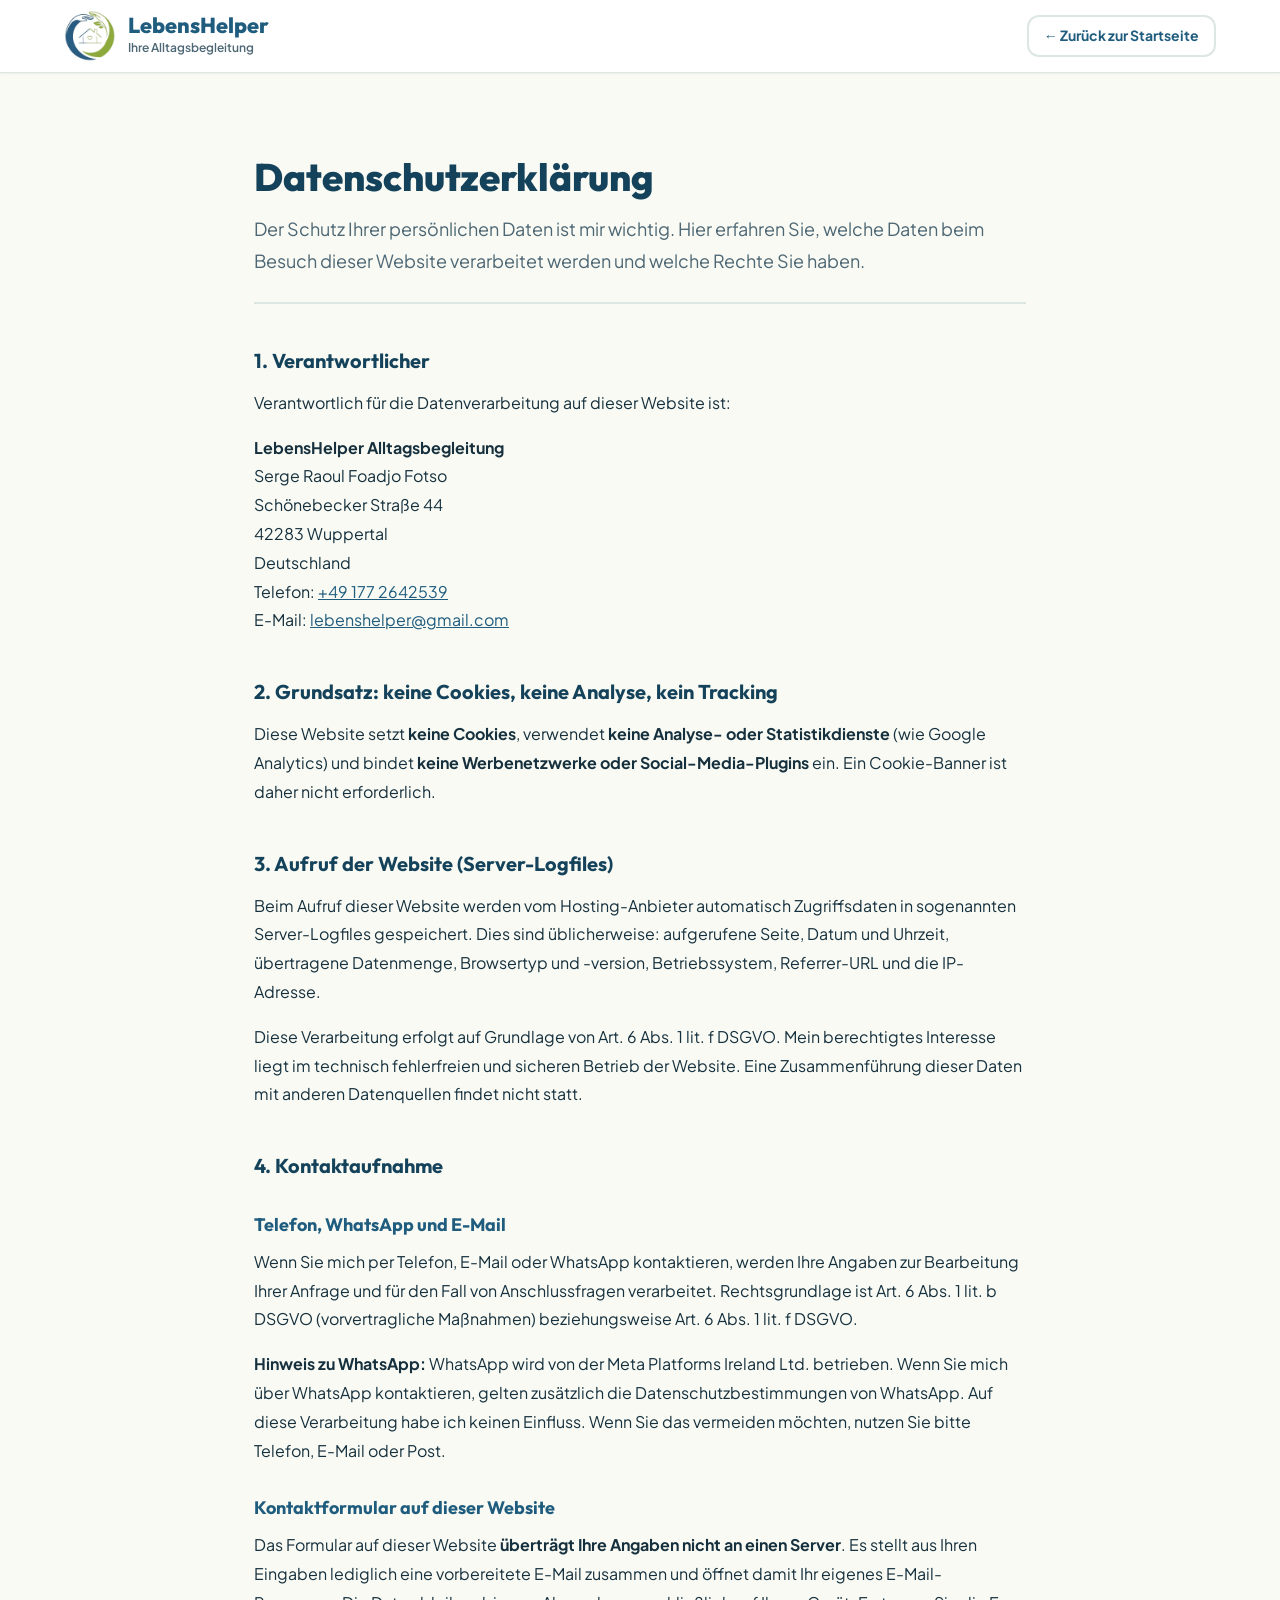
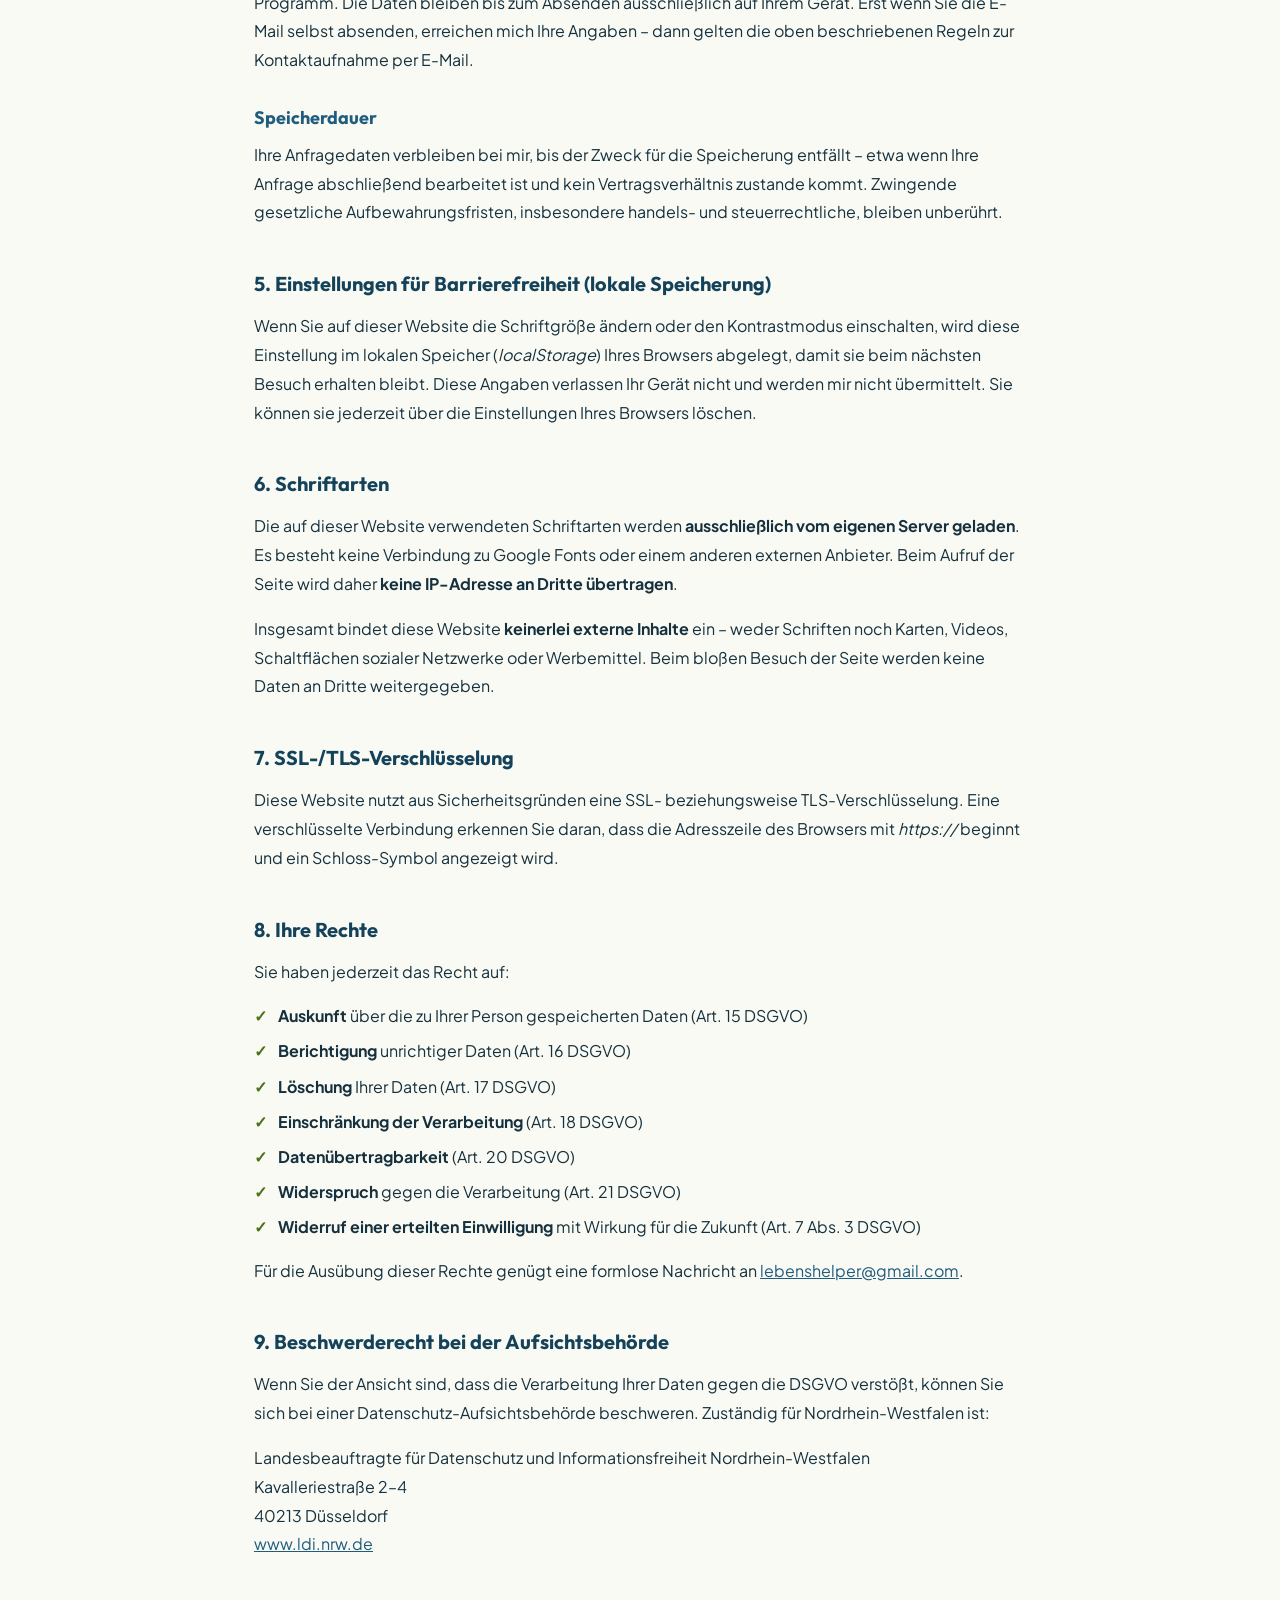
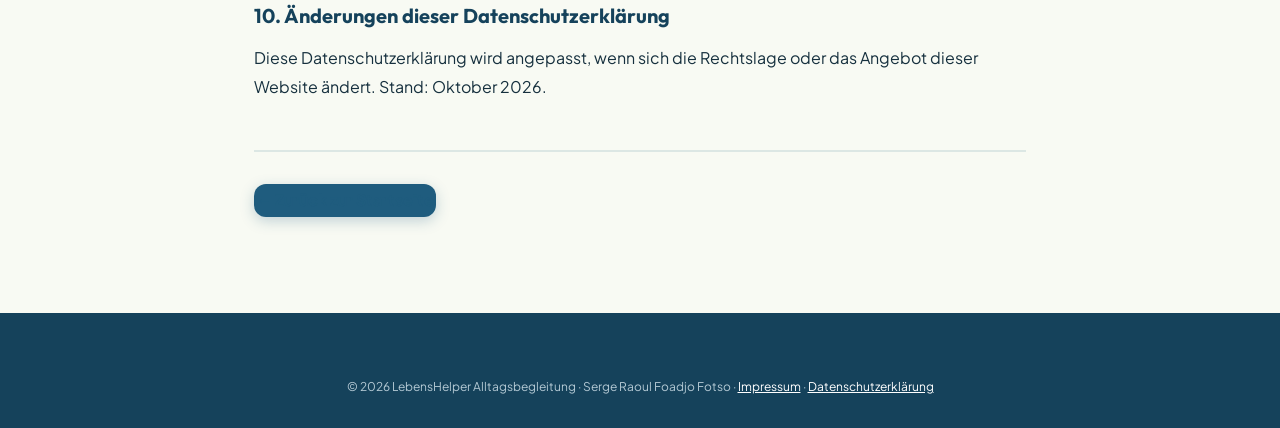
==== datenschutz.html @ 0e20afc0 "Site vitrine LebensHelper Alltagsbegleitung Site statique pour une activite d'accompagnement de seni" ====
<!DOCTYPE html>
<html lang="de">
<head>
  <meta charset="UTF-8">
  <meta name="viewport" content="width=device-width, initial-scale=1.0">
  <meta name="description" content="Datenschutzerklärung der LebensHelper Alltagsbegleitung in Wuppertal – Informationen zur Verarbeitung personenbezogener Daten nach DSGVO.">
  <meta name="robots" content="index, follow">
  <title>Datenschutzerklärung | LebensHelper Alltagsbegleitung</title>

  <link rel="icon" type="image/png" href="favicon.png">
  <link rel="apple-touch-icon" href="logo.png">

  <!-- Schriften lokal gehostet – keine Verbindung zu Google, keine
       Übertragung von Besucher-IP-Adressen an Dritte. -->
  <link rel="stylesheet" href="fonts.css">
  <link rel="stylesheet" href="style.css">
</head>
<body>

  <header class="site-header">
    <div class="container header-container">
      <a href="index.html" class="brand-logo">
        <img src="logo.png" class="logo-icon" width="104" height="104" alt="" aria-hidden="true">
        <div class="logo-text">
          <span class="logo-title">LebensHelper</span>
          <span class="logo-sub">Ihre Alltagsbegleitung</span>
        </div>
      </a>
      <a href="index.html" class="btn btn-secondary btn-sm">&larr; Zurück zur Startseite</a>
    </div>
  </header>

  <main class="section legal-page">
    <div class="container legal-container">

      <h1 class="section-title">Datenschutzerklärung</h1>
      <p class="legal-intro">
        Der Schutz Ihrer persönlichen Daten ist mir wichtig. Hier erfahren Sie,
        welche Daten beim Besuch dieser Website verarbeitet werden und welche
        Rechte Sie haben.
      </p>

      <h2>1. Verantwortlicher</h2>
      <p>
        Verantwortlich für die Datenverarbeitung auf dieser Website ist:
      </p>
      <p>
        <strong>LebensHelper Alltagsbegleitung</strong><br>
        Serge Raoul Foadjo Fotso<br>
        Schönebecker Straße 44<br>
        42283 Wuppertal<br>
        Deutschland<br>
        Telefon: <a href="tel:+491772642539">+49 177 2642539</a><br>
        E-Mail: <a href="mailto:lebenshelper@gmail.com">lebenshelper@gmail.com</a>
      </p>

      <h2>2. Grundsatz: keine Cookies, keine Analyse, kein Tracking</h2>
      <p>
        Diese Website setzt <strong>keine Cookies</strong>, verwendet
        <strong>keine Analyse- oder Statistikdienste</strong> (wie Google Analytics)
        und bindet <strong>keine Werbenetzwerke oder Social-Media-Plugins</strong> ein.
        Ein Cookie-Banner ist daher nicht erforderlich.
      </p>

      <h2>3. Aufruf der Website (Server-Logfiles)</h2>
      <p>
        Beim Aufruf dieser Website werden vom Hosting-Anbieter automatisch
        Zugriffsdaten in sogenannten Server-Logfiles gespeichert. Dies sind
        üblicherweise: aufgerufene Seite, Datum und Uhrzeit, übertragene Datenmenge,
        Browsertyp und -version, Betriebssystem, Referrer-URL und die IP-Adresse.
      </p>
      <p>
        Diese Verarbeitung erfolgt auf Grundlage von Art. 6 Abs. 1 lit. f DSGVO. Mein
        berechtigtes Interesse liegt im technisch fehlerfreien und sicheren Betrieb
        der Website. Eine Zusammenführung dieser Daten mit anderen Datenquellen
        findet nicht statt.
      </p>
      <!--
        HOSTING – BITTE NACH DER BUCHUNG DES HOSTERS ERGÄNZEN
        -----------------------------------------------------
        Name und Anschrift des Hosting-Anbieters hier eintragen und, falls
        erforderlich, auf den Auftragsverarbeitungsvertrag (AVV) nach Art. 28
        DSGVO hinweisen. Beispiel:
        „Die Website wird gehostet bei: [Anbieter, Anschrift]. Mit dem Anbieter
        wurde ein Vertrag über die Auftragsverarbeitung geschlossen.“
      -->

      <h2>4. Kontaktaufnahme</h2>
      <h3>Telefon, WhatsApp und E-Mail</h3>
      <p>
        Wenn Sie mich per Telefon, E-Mail oder WhatsApp kontaktieren, werden Ihre
        Angaben zur Bearbeitung Ihrer Anfrage und für den Fall von Anschlussfragen
        verarbeitet. Rechtsgrundlage ist Art. 6 Abs. 1 lit. b DSGVO (vorvertragliche
        Maßnahmen) beziehungsweise Art. 6 Abs. 1 lit. f DSGVO.
      </p>
      <p>
        <strong>Hinweis zu WhatsApp:</strong> WhatsApp wird von der Meta Platforms
        Ireland Ltd. betrieben. Wenn Sie mich über WhatsApp kontaktieren, gelten
        zusätzlich die Datenschutzbestimmungen von WhatsApp. Auf diese Verarbeitung
        habe ich keinen Einfluss. Wenn Sie das vermeiden möchten, nutzen Sie bitte
        Telefon, E-Mail oder Post.
      </p>

      <h3>Kontaktformular auf dieser Website</h3>
      <p>
        Das Formular auf dieser Website <strong>überträgt Ihre Angaben nicht an einen
        Server</strong>. Es stellt aus Ihren Eingaben lediglich eine vorbereitete
        E-Mail zusammen und öffnet damit Ihr eigenes E-Mail-Programm. Die Daten
        bleiben bis zum Absenden ausschließlich auf Ihrem Gerät. Erst wenn Sie die
        E-Mail selbst absenden, erreichen mich Ihre Angaben – dann gelten die oben
        beschriebenen Regeln zur Kontaktaufnahme per E-Mail.
      </p>

      <h3>Speicherdauer</h3>
      <p>
        Ihre Anfragedaten verbleiben bei mir, bis der Zweck für die Speicherung
        entfällt – etwa wenn Ihre Anfrage abschließend bearbeitet ist und kein
        Vertragsverhältnis zustande kommt. Zwingende gesetzliche Aufbewahrungsfristen,
        insbesondere handels- und steuerrechtliche, bleiben unberührt.
      </p>

      <h2>5. Einstellungen für Barrierefreiheit (lokale Speicherung)</h2>
      <p>
        Wenn Sie auf dieser Website die Schriftgröße ändern oder den Kontrastmodus
        einschalten, wird diese Einstellung im lokalen Speicher
        (<em>localStorage</em>) Ihres Browsers abgelegt, damit sie beim nächsten
        Besuch erhalten bleibt. Diese Angaben verlassen Ihr Gerät nicht und werden
        mir nicht übermittelt. Sie können sie jederzeit über die Einstellungen Ihres
        Browsers löschen.
      </p>

      <h2>6. Schriftarten</h2>
      <p>
        Die auf dieser Website verwendeten Schriftarten werden
        <strong>ausschließlich vom eigenen Server geladen</strong>. Es besteht
        keine Verbindung zu Google Fonts oder einem anderen externen Anbieter.
        Beim Aufruf der Seite wird daher <strong>keine IP-Adresse an Dritte
        übertragen</strong>.
      </p>
      <p>
        Insgesamt bindet diese Website <strong>keinerlei externe Inhalte</strong>
        ein – weder Schriften noch Karten, Videos, Schaltflächen sozialer
        Netzwerke oder Werbemittel. Beim bloßen Besuch der Seite werden keine
        Daten an Dritte weitergegeben.
      </p>

      <h2>7. SSL-/TLS-Verschlüsselung</h2>
      <p>
        Diese Website nutzt aus Sicherheitsgründen eine SSL- beziehungsweise
        TLS-Verschlüsselung. Eine verschlüsselte Verbindung erkennen Sie daran,
        dass die Adresszeile des Browsers mit <em>https://</em> beginnt und ein
        Schloss-Symbol angezeigt wird.
      </p>

      <h2>8. Ihre Rechte</h2>
      <p>Sie haben jederzeit das Recht auf:</p>
      <ul class="legal-list">
        <li><strong>Auskunft</strong> über die zu Ihrer Person gespeicherten Daten (Art. 15 DSGVO)</li>
        <li><strong>Berichtigung</strong> unrichtiger Daten (Art. 16 DSGVO)</li>
        <li><strong>Löschung</strong> Ihrer Daten (Art. 17 DSGVO)</li>
        <li><strong>Einschränkung der Verarbeitung</strong> (Art. 18 DSGVO)</li>
        <li><strong>Datenübertragbarkeit</strong> (Art. 20 DSGVO)</li>
        <li><strong>Widerspruch</strong> gegen die Verarbeitung (Art. 21 DSGVO)</li>
        <li><strong>Widerruf einer erteilten Einwilligung</strong> mit Wirkung für die Zukunft (Art. 7 Abs. 3 DSGVO)</li>
      </ul>
      <p>
        Für die Ausübung dieser Rechte genügt eine formlose Nachricht an
        <a href="mailto:lebenshelper@gmail.com">lebenshelper@gmail.com</a>.
      </p>

      <h2>9. Beschwerderecht bei der Aufsichtsbehörde</h2>
      <p>
        Wenn Sie der Ansicht sind, dass die Verarbeitung Ihrer Daten gegen die DSGVO
        verstößt, können Sie sich bei einer Datenschutz-Aufsichtsbehörde beschweren.
        Zuständig für Nordrhein-Westfalen ist:
      </p>
      <p>
        Landesbeauftragte für Datenschutz und Informationsfreiheit Nordrhein-Westfalen<br>
        Kavalleriestraße 2–4<br>
        40213 Düsseldorf<br>
        <a href="https://www.ldi.nrw.de" target="_blank" rel="noopener">www.ldi.nrw.de</a>
      </p>

      <h2>10. Änderungen dieser Datenschutzerklärung</h2>
      <p>
        Diese Datenschutzerklärung wird angepasst, wenn sich die Rechtslage oder das
        Angebot dieser Website ändert. Stand: Oktober 2026.
      </p>

      <p class="legal-back">
        <a href="index.html" class="btn btn-primary">&larr; Zurück zur Startseite</a>
      </p>

    </div>
  </main>

  <footer class="site-footer">
    <div class="container">
      <p class="text-xs text-muted text-center">
        © 2026 LebensHelper Alltagsbegleitung &middot; Serge Raoul Foadjo Fotso &middot;
        <a href="impressum.html">Impressum</a> &middot;
        <a href="datenschutz.html">Datenschutzerklärung</a>
      </p>
    </div>
  </footer>

</body>
</html>
---- fonts.css ----
﻿/* Lokal gehostete Schriften - keine Verbindung zu Google.
   Erzeugt am 10.10.2026 aus Google Fonts (Open Font License).
   Subsets: latin, latin-ext */

@font-face {
  font-family: 'Outfit';
  font-style: normal;
  font-weight: 500;
  font-display: swap;
  src: url(fonts/Outfit-500-latin-ext.woff2) format('woff2');
  unicode-range: U+0100-02BA, U+02BD-02C5, U+02C7-02CC, U+02CE-02D7, U+02DD-02FF, U+0304, U+0308, U+0329, U+1D00-1DBF, U+1E00-1E9F, U+1EF2-1EFF, U+2020, U+20A0-20AB, U+20AD-20C4, U+2113, U+2C60-2C7F, U+A720-A7FF;
}

@font-face {
  font-family: 'Outfit';
  font-style: normal;
  font-weight: 500;
  font-display: swap;
  src: url(fonts/Outfit-500-latin.woff2) format('woff2');
  unicode-range: U+0000-00FF, U+0131, U+0152-0153, U+02BB-02BC, U+02C6, U+02DA, U+02DC, U+0304, U+0308, U+0329, U+2000-206F, U+20AC, U+2122, U+2191, U+2193, U+2212, U+2215, U+FEFF, U+FFFD;
}

@font-face {
  font-family: 'Outfit';
  font-style: normal;
  font-weight: 600;
  font-display: swap;
  src: url(fonts/Outfit-600-latin-ext.woff2) format('woff2');
  unicode-range: U+0100-02BA, U+02BD-02C5, U+02C7-02CC, U+02CE-02D7, U+02DD-02FF, U+0304, U+0308, U+0329, U+1D00-1DBF, U+1E00-1E9F, U+1EF2-1EFF, U+2020, U+20A0-20AB, U+20AD-20C4, U+2113, U+2C60-2C7F, U+A720-A7FF;
}

@font-face {
  font-family: 'Outfit';
  font-style: normal;
  font-weight: 600;
  font-display: swap;
  src: url(fonts/Outfit-600-latin.woff2) format('woff2');
  unicode-range: U+0000-00FF, U+0131, U+0152-0153, U+02BB-02BC, U+02C6, U+02DA, U+02DC, U+0304, U+0308, U+0329, U+2000-206F, U+20AC, U+2122, U+2191, U+2193, U+2212, U+2215, U+FEFF, U+FFFD;
}

@font-face {
  font-family: 'Outfit';
  font-style: normal;
  font-weight: 700;
  font-display: swap;
  src: url(fonts/Outfit-700-latin-ext.woff2) format('woff2');
  unicode-range: U+0100-02BA, U+02BD-02C5, U+02C7-02CC, U+02CE-02D7, U+02DD-02FF, U+0304, U+0308, U+0329, U+1D00-1DBF, U+1E00-1E9F, U+1EF2-1EFF, U+2020, U+20A0-20AB, U+20AD-20C4, U+2113, U+2C60-2C7F, U+A720-A7FF;
}

@font-face {
  font-family: 'Outfit';
  font-style: normal;
  font-weight: 700;
  font-display: swap;
  src: url(fonts/Outfit-700-latin.woff2) format('woff2');
  unicode-range: U+0000-00FF, U+0131, U+0152-0153, U+02BB-02BC, U+02C6, U+02DA, U+02DC, U+0304, U+0308, U+0329, U+2000-206F, U+20AC, U+2122, U+2191, U+2193, U+2212, U+2215, U+FEFF, U+FFFD;
}

@font-face {
  font-family: 'Outfit';
  font-style: normal;
  font-weight: 800;
  font-display: swap;
  src: url(fonts/Outfit-800-latin-ext.woff2) format('woff2');
  unicode-range: U+0100-02BA, U+02BD-02C5, U+02C7-02CC, U+02CE-02D7, U+02DD-02FF, U+0304, U+0308, U+0329, U+1D00-1DBF, U+1E00-1E9F, U+1EF2-1EFF, U+2020, U+20A0-20AB, U+20AD-20C4, U+2113, U+2C60-2C7F, U+A720-A7FF;
}

@font-face {
  font-family: 'Outfit';
  font-style: normal;
  font-weight: 800;
  font-display: swap;
  src: url(fonts/Outfit-800-latin.woff2) format('woff2');
  unicode-range: U+0000-00FF, U+0131, U+0152-0153, U+02BB-02BC, U+02C6, U+02DA, U+02DC, U+0304, U+0308, U+0329, U+2000-206F, U+20AC, U+2122, U+2191, U+2193, U+2212, U+2215, U+FEFF, U+FFFD;
}

@font-face {
  font-family: 'Plus Jakarta Sans';
  font-style: normal;
  font-weight: 400;
  font-display: swap;
  src: url(fonts/PlusJakartaSans-400-latin-ext.woff2) format('woff2');
  unicode-range: U+0100-02BA, U+02BD-02C5, U+02C7-02CC, U+02CE-02D7, U+02DD-02FF, U+0304, U+0308, U+0329, U+1D00-1DBF, U+1E00-1E9F, U+1EF2-1EFF, U+2020, U+20A0-20AB, U+20AD-20C4, U+2113, U+2C60-2C7F, U+A720-A7FF;
}

@font-face {
  font-family: 'Plus Jakarta Sans';
  font-style: normal;
  font-weight: 400;
  font-display: swap;
  src: url(fonts/PlusJakartaSans-400-latin.woff2) format('woff2');
  unicode-range: U+0000-00FF, U+0131, U+0152-0153, U+02BB-02BC, U+02C6, U+02DA, U+02DC, U+0304, U+0308, U+0329, U+2000-206F, U+20AC, U+2122, U+2191, U+2193, U+2212, U+2215, U+FEFF, U+FFFD;
}

@font-face {
  font-family: 'Plus Jakarta Sans';
  font-style: normal;
  font-weight: 500;
  font-display: swap;
  src: url(fonts/PlusJakartaSans-500-latin-ext.woff2) format('woff2');
  unicode-range: U+0100-02BA, U+02BD-02C5, U+02C7-02CC, U+02CE-02D7, U+02DD-02FF, U+0304, U+0308, U+0329, U+1D00-1DBF, U+1E00-1E9F, U+1EF2-1EFF, U+2020, U+20A0-20AB, U+20AD-20C4, U+2113, U+2C60-2C7F, U+A720-A7FF;
}

@font-face {
  font-family: 'Plus Jakarta Sans';
  font-style: normal;
  font-weight: 500;
  font-display: swap;
  src: url(fonts/PlusJakartaSans-500-latin.woff2) format('woff2');
  unicode-range: U+0000-00FF, U+0131, U+0152-0153, U+02BB-02BC, U+02C6, U+02DA, U+02DC, U+0304, U+0308, U+0329, U+2000-206F, U+20AC, U+2122, U+2191, U+2193, U+2212, U+2215, U+FEFF, U+FFFD;
}

@font-face {
  font-family: 'Plus Jakarta Sans';
  font-style: normal;
  font-weight: 600;
  font-display: swap;
  src: url(fonts/PlusJakartaSans-600-latin-ext.woff2) format('woff2');
  unicode-range: U+0100-02BA, U+02BD-02C5, U+02C7-02CC, U+02CE-02D7, U+02DD-02FF, U+0304, U+0308, U+0329, U+1D00-1DBF, U+1E00-1E9F, U+1EF2-1EFF, U+2020, U+20A0-20AB, U+20AD-20C4, U+2113, U+2C60-2C7F, U+A720-A7FF;
}

@font-face {
  font-family: 'Plus Jakarta Sans';
  font-style: normal;
  font-weight: 600;
  font-display: swap;
  src: url(fonts/PlusJakartaSans-600-latin.woff2) format('woff2');
  unicode-range: U+0000-00FF, U+0131, U+0152-0153, U+02BB-02BC, U+02C6, U+02DA, U+02DC, U+0304, U+0308, U+0329, U+2000-206F, U+20AC, U+2122, U+2191, U+2193, U+2212, U+2215, U+FEFF, U+FFFD;
}

@font-face {
  font-family: 'Plus Jakarta Sans';
  font-style: normal;
  font-weight: 700;
  font-display: swap;
  src: url(fonts/PlusJakartaSans-700-latin-ext.woff2) format('woff2');
  unicode-range: U+0100-02BA, U+02BD-02C5, U+02C7-02CC, U+02CE-02D7, U+02DD-02FF, U+0304, U+0308, U+0329, U+1D00-1DBF, U+1E00-1E9F, U+1EF2-1EFF, U+2020, U+20A0-20AB, U+20AD-20C4, U+2113, U+2C60-2C7F, U+A720-A7FF;
}

@font-face {
  font-family: 'Plus Jakarta Sans';
  font-style: normal;
  font-weight: 700;
  font-display: swap;
  src: url(fonts/PlusJakartaSans-700-latin.woff2) format('woff2');
  unicode-range: U+0000-00FF, U+0131, U+0152-0153, U+02BB-02BC, U+02C6, U+02DA, U+02DC, U+0304, U+0308, U+0329, U+2000-206F, U+20AC, U+2122, U+2191, U+2193, U+2212, U+2215, U+FEFF, U+FFFD;
}

@font-face {
  font-family: 'Plus Jakarta Sans';
  font-style: normal;
  font-weight: 800;
  font-display: swap;
  src: url(fonts/PlusJakartaSans-800-latin-ext.woff2) format('woff2');
  unicode-range: U+0100-02BA, U+02BD-02C5, U+02C7-02CC, U+02CE-02D7, U+02DD-02FF, U+0304, U+0308, U+0329, U+1D00-1DBF, U+1E00-1E9F, U+1EF2-1EFF, U+2020, U+20A0-20AB, U+20AD-20C4, U+2113, U+2C60-2C7F, U+A720-A7FF;
}

@font-face {
  font-family: 'Plus Jakarta Sans';
  font-style: normal;
  font-weight: 800;
  font-display: swap;
  src: url(fonts/PlusJakartaSans-800-latin.woff2) format('woff2');
  unicode-range: U+0000-00FF, U+0131, U+0152-0153, U+02BB-02BC, U+02C6, U+02DA, U+02DC, U+0304, U+0308, U+0329, U+2000-206F, U+20AC, U+2122, U+2191, U+2193, U+2212, U+2215, U+FEFF, U+FFFD;
}
---- style.css ----
/* ==========================================================================
   Alltagsbegleitung LebensHelper – Wuppertal, Solingen, Remscheid
   Design System & Modern CSS
   Farbwelt abgeleitet aus Logo und Flyer: Petrolblau + Laubgrün auf Creme
   ========================================================================== */

:root {
  /* Markenfarben */
  --color-primary: #1F5C7E;         /* Petrolblau – Logo & Überschriften */
  --color-primary-light: #3E86AD;   /* helles Petrol */
  --color-primary-dark: #15425B;    /* dunkles Petrol – Footer, Topbar */
  --color-primary-tint: #E7F0F6;    /* sehr helle Petrolfläche */
  --color-primary-tint-2: #C3DAE8;  /* Rahmen in Petrol */

  --color-secondary: #4A7117;       /* Laubgrün – kontraststark für Text */
  --color-secondary-bright: #8CBE3F;/* Flyer-Grün – Flächen & Akzente */
  --color-secondary-light: #EDF4DE; /* sehr helle Grünfläche */
  --color-secondary-border: #C9E09A;

  --color-accent-amber: #9A6207;    /* warmer Hinweiston */
  --color-whatsapp: #1F8E53;        /* kontraststarkes WhatsApp-Grün */

  --color-bg-main: #F8FAF3;         /* Creme wie der Flyer-Hintergrund */
  --color-bg-card: #FFFFFF;
  --color-bg-alt: #EDF3F1;
  --color-text-main: #16303E;       /* dunkles Petrol-Anthrazit */
  --color-text-muted: #4E6775;
  --color-border: #DCE7E4;

  /* Typography */
  --font-family-sans: 'Plus Jakarta Sans', -apple-system, BlinkMacSystemFont, 'Segoe UI', Roboto, sans-serif;
  --font-family-heading: 'Outfit', var(--font-family-sans);
  
  --font-size-base: 1rem;          /* 16px default */
  --font-size-sm: 0.875rem;
  --font-size-xs: 0.75rem;
  --font-size-lg: 1.125rem;
  --font-size-xl: 1.25rem;
  --font-size-2xl: 1.5rem;
  --font-size-3xl: 1.875rem;
  --font-size-4xl: 2.25rem;
  --font-size-5xl: 3rem;
  
  /* Shadows & Radii */
  --radius-sm: 8px;
  --radius-md: 12px;
  --radius-lg: 20px;
  --radius-full: 9999px;
  
  --shadow-sm: 0 1px 2px 0 rgba(0, 0, 0, 0.05);
  --shadow-md: 0 4px 6px -1px rgba(0, 0, 0, 0.07), 0 2px 4px -2px rgba(0, 0, 0, 0.05);
  --shadow-lg: 0 10px 15px -3px rgba(0, 0, 0, 0.08), 0 4px 6px -4px rgba(0, 0, 0, 0.04);
  --shadow-xl: 0 20px 25px -5px rgba(0, 0, 0, 0.1), 0 8px 10px -6px rgba(0, 0, 0, 0.04);
  
  /* Layout */
  --container-max: 1200px;
  --transition-fast: 0.2s ease;
  --transition-smooth: 0.3s cubic-bezier(0.4, 0, 0.2, 1);
}

/* Accessibility Modes */
body.font-large {
  --font-size-base: 1.15rem;
}

body.font-xlarge {
  --font-size-base: 1.3rem;
}

body.high-contrast {
  --color-primary: #00334D;
  --color-primary-light: #00334D;
  --color-primary-dark: #001A26;
  --color-primary-tint: #FFFFFF;
  --color-primary-tint-2: #000000;
  --color-secondary: #1F3D00;
  --color-secondary-bright: #1F3D00;
  --color-secondary-light: #FFFFFF;
  --color-secondary-border: #000000;
  --color-accent-amber: #4A3000;
  --color-whatsapp: #0B5030;
  --color-bg-main: #FFFFFF;
  --color-bg-card: #FFFFFF;
  --color-bg-alt: #EFEFEF;
  --color-text-main: #000000;
  --color-text-muted: #111111;
  --color-border: #000000;
}

/* Reset & Base Styles */
*, *::before, *::after {
  box-sizing: border-box;
  margin: 0;
  padding: 0;
}

html {
  scroll-behavior: smooth;
  font-size: var(--font-size-base);
}

body {
  font-family: var(--font-family-sans);
  background-color: var(--color-bg-main);
  color: var(--color-text-main);
  line-height: 1.65;
  -webkit-font-smoothing: antialiased;
}

img, svg {
  display: block;
  max-width: 100%;
}

a {
  color: inherit;
  text-decoration: none;
}

ul {
  list-style: none;
}

/* Container */
.container {
  width: 100%;
  max-width: var(--container-max);
  margin-left: auto;
  margin-right: auto;
  padding-left: 1.5rem;
  padding-right: 1.5rem;
}

/* ==========================================================================
   Seitenmodus – nur der gewählte Bereich ist sichtbar
   --------------------------------------------------------------------------
   Greift nur, wenn JavaScript die Klasse `js-pages` gesetzt hat. Ohne
   JavaScript bleiben alle Bereiche untereinander sichtbar.
   ========================================================================== */
body.js-pages [data-page] {
  display: none;
}

body.js-pages [data-page].page-active {
  display: block;
  animation: page-erscheinen 0.28s ease-out;
}

/* Überschrift bekommt beim Seitenwechsel den Fokus – ohne hässlichen Rahmen,
   der Fokus bleibt für Tastaturnutzer über :focus-visible erhalten. */
body.js-pages [data-page] h1[tabindex]:focus:not(:focus-visible),
body.js-pages [data-page] h2[tabindex]:focus:not(:focus-visible) {
  outline: none;
}

@keyframes page-erscheinen {
  from {
    opacity: 0;
    transform: translateY(10px);
  }
  to {
    opacity: 1;
    transform: none;
  }
}

/* Nutzer, die Bewegung reduzieren wollen, bekommen keine Animation */
@media (prefers-reduced-motion: reduce) {
  html {
    scroll-behavior: auto;
  }

  body.js-pages [data-page].page-active {
    animation: none;
  }

  .btn:hover,
  .service-card:hover {
    transform: none;
  }
}

/* Aktiver Menüpunkt */
.nav-link[aria-current="page"] {
  color: var(--color-primary);
}

.nav-link[aria-current="page"]:not(.nav-btn-cta) {
  border-bottom: 3px solid var(--color-secondary-border);
  padding-bottom: 2px;
}

.nav-btn-cta[aria-current="page"] {
  background-color: var(--color-primary-dark);
}

/* ==========================================================================
   Top Info & Accessibility Bar
   ========================================================================== */
.top-bar {
  background-color: var(--color-primary-dark);
  color: #FFFFFF;
  font-size: var(--font-size-xs);
  padding: 0.5rem 0;
  border-bottom: 1px solid rgba(255, 255, 255, 0.1);
}

.top-bar-content {
  display: flex;
  justify-content: space-between;
  align-items: center;
  flex-wrap: wrap;
  gap: 0.75rem;
}

.top-bar-badge {
  display: flex;
  align-items: center;
  gap: 0.5rem;
  font-weight: 600;
  color: #A8D157;
}

.badge-dot {
  width: 8px;
  height: 8px;
  background-color: var(--color-secondary-border);
  border-radius: 50%;
  display: inline-block;
  flex-shrink: 0;
}

.top-bar-actions {
  display: flex;
  align-items: center;
  gap: 1.25rem;
  flex-wrap: wrap;
}

.phone-link {
  font-weight: 500;
  color: #FFFFFF;
  transition: color var(--transition-fast);
}

.phone-link:hover {
  color: #A8D157;
}

.a11y-controls {
  display: flex;
  align-items: center;
  gap: 0.35rem;
  background-color: rgba(255, 255, 255, 0.1);
  padding: 0.2rem 0.5rem;
  border-radius: var(--radius-sm);
}

.a11y-label {
  font-size: 0.7rem;
  opacity: 0.8;
  margin-right: 0.25rem;
}

.a11y-btn {
  background: transparent;
  border: 1px solid rgba(255, 255, 255, 0.3);
  color: #FFFFFF;
  padding: 0.15rem 0.45rem;
  border-radius: 4px;
  font-size: 0.75rem;
  font-weight: 700;
  cursor: pointer;
  transition: var(--transition-fast);
}

.a11y-btn:hover {
  background-color: rgba(255, 255, 255, 0.2);
}

.contrast-btn {
  font-size: 0.7rem;
}

/* ==========================================================================
   Header & Navigation
   ========================================================================== */
.site-header {
  position: sticky;
  top: 0;
  z-index: 1000;
  background-color: rgba(255, 255, 255, 0.95);
  backdrop-filter: blur(12px);
  border-bottom: 1px solid var(--color-border);
  box-shadow: var(--shadow-sm);
  transition: var(--transition-fast);
}

.header-container {
  display: flex;
  align-items: center;
  justify-content: space-between;
  height: 4.5rem;
}

.brand-logo {
  display: flex;
  align-items: center;
  gap: 0.75rem;
}

/* Original-Logo – ohne farbigen Hintergrund, es bringt seine Farben selbst mit */
.logo-icon {
  width: 52px;
  height: 52px;
  flex-shrink: 0;
  object-fit: contain;
}

.logo-text {
  display: flex;
  flex-direction: column;
}

.logo-title {
  font-family: var(--font-family-heading);
  font-size: 1.35rem;
  font-weight: 800;
  color: var(--color-primary);
  line-height: 1.1;
}

.logo-sub {
  font-size: 0.75rem;
  font-weight: 600;
  color: var(--color-text-muted);
}

.main-nav .nav-list {
  display: flex;
  align-items: center;
  gap: 1.5rem;
}

.nav-link {
  font-weight: 600;
  font-size: 0.95rem;
  color: var(--color-text-muted);
  transition: color var(--transition-fast);
}

.nav-link:hover {
  color: var(--color-primary);
}

.nav-btn-cta {
  background-color: var(--color-primary);
  color: #FFFFFF !important;
  padding: 0.6rem 1.25rem;
  border-radius: var(--radius-full);
  box-shadow: 0 4px 12px rgba(31, 92, 126, 0.2);
  transition: var(--transition-smooth);
}

.nav-btn-cta:hover {
  background-color: var(--color-primary-dark);
  transform: translateY(-1px);
}

.mobile-toggle {
  display: none;
  flex-direction: column;
  gap: 5px;
  background: none;
  border: none;
  cursor: pointer;
  padding: 0.5rem;
}

.mobile-toggle span {
  width: 24px;
  height: 3px;
  background-color: var(--color-text-main);
  border-radius: 2px;
  transition: var(--transition-fast);
}

/* ==========================================================================
   Hero Section
   ========================================================================== */
.hero-section {
  padding: 4rem 0 5rem;
  background: linear-gradient(180deg, var(--color-primary-tint) 0%, var(--color-bg-main) 100%);
  position: relative;
  overflow: hidden;
}

.hero-grid {
  display: grid;
  /* Linke Spalte bewusst breit, damit die Überschrift nicht umbricht */
  grid-template-columns: 1.35fr 0.65fr;
  gap: 2.5rem;
  align-items: center;
}

.hero-tag {
  display: inline-flex;
  align-items: center;
  gap: 0.5rem;
  background-color: var(--color-secondary-light);
  color: var(--color-secondary);
  font-weight: 700;
  font-size: var(--font-size-sm);
  padding: 0.35rem 0.85rem;
  border-radius: var(--radius-full);
  margin-bottom: 1.25rem;
}

.hero-title {
  font-family: var(--font-family-heading);
  font-size: clamp(1.95rem, 4.2vw, 3.25rem);
  font-weight: 800;
  color: var(--color-primary-dark);
  line-height: 1.12;
  margin-bottom: 1.25rem;
  /* Verteilt den Text gleichmäßig auf die Zeilen statt einzelner Restwörter */
  text-wrap: balance;
}

/* Die Hauptzeile bleibt kurz genug, um auf eine Zeile zu passen.
   Der Ort steht als eigene, kleinere Zeile darunter – damit wirkt die
   Überschrift breit statt hoch. */
.hero-title-main {
  display: block;
}

.hero-title-sub {
  display: block;
  margin-top: 0.4rem;
  font-size: 0.5em;
  font-weight: 700;
  line-height: 1.3;
  color: var(--color-primary);
}

.hero-lead {
  font-size: var(--font-size-lg);
  color: var(--color-text-muted);
  margin-bottom: 2rem;
  line-height: 1.7;
}

.hero-highlights {
  display: flex;
  flex-direction: column;
  gap: 0.75rem;
  margin-bottom: 2.25rem;
}

.highlight-item {
  display: flex;
  align-items: center;
  gap: 0.75rem;
  font-size: var(--font-size-base);
  color: var(--color-text-main);
}

.check-icon {
  width: 24px;
  height: 24px;
  background-color: var(--color-secondary-light);
  color: var(--color-secondary);
  font-weight: 800;
  border-radius: 50%;
  display: flex;
  align-items: center;
  justify-content: center;
  font-size: 0.85rem;
}

.hero-cta-group {
  display: flex;
  align-items: center;
  gap: 1rem;
  flex-wrap: wrap;
  margin-bottom: 2.5rem;
}

/* Button Styles */
.btn {
  display: inline-flex;
  align-items: center;
  justify-content: center;
  gap: 0.5rem;
  font-family: var(--font-family-sans);
  font-weight: 700;
  border-radius: var(--radius-md);
  cursor: pointer;
  transition: var(--transition-smooth);
  border: 2px solid transparent;
  text-align: center;
}

.btn-lg {
  padding: 0.85rem 1.75rem;
  font-size: var(--font-size-base);
}

.btn-sm {
  padding: 0.45rem 0.95rem;
  font-size: var(--font-size-sm);
}

.btn-block {
  width: 100%;
}

.btn-primary {
  background-color: var(--color-primary);
  color: #FFFFFF;
  box-shadow: 0 4px 14px rgba(31, 92, 126, 0.25);
}

.btn-primary:hover {
  background-color: var(--color-primary-dark);
  transform: translateY(-2px);
  box-shadow: 0 6px 20px rgba(31, 92, 126, 0.35);
}

.btn-secondary {
  background-color: var(--color-bg-card);
  color: var(--color-primary);
  border-color: var(--color-border);
}

.btn-secondary:hover {
  background-color: var(--color-bg-alt);
  border-color: var(--color-primary-light);
}

.trust-metrics {
  display: flex;
  align-items: center;
  gap: 1.5rem;
  padding-top: 1.5rem;
  border-top: 1px solid var(--color-border);
}

.metric-divider {
  width: 1px;
  height: 35px;
  background-color: var(--color-border);
}

.metric-num {
  font-size: 1.2rem;
  font-weight: 800;
  color: var(--color-primary);
}

.metric-label {
  font-size: var(--font-size-xs);
  color: var(--color-text-muted);
}

/* Hero Showcase Card */
.hero-showcase-card {
  background-color: var(--color-bg-card);
  border-radius: var(--radius-lg);
  padding: 2.25rem;
  box-shadow: var(--shadow-xl);
  border: 1px solid var(--color-border);
  position: relative;
}

.showcase-badge {
  position: absolute;
  top: -12px;
  right: 24px;
  background: var(--color-secondary);
  color: #FFFFFF;
  font-weight: 700;
  font-size: var(--font-size-xs);
  padding: 0.35rem 0.85rem;
  border-radius: var(--radius-full);
  box-shadow: 0 4px 10px rgba(74, 113, 23, 0.3);
}

.showcase-header {
  display: flex;
  align-items: center;
  gap: 1rem;
  margin-bottom: 1rem;
}

.showcase-role {
  color: var(--color-text-muted);
  font-size: var(--font-size-sm);
}

/* Qualifikationen über die volle Kartenbreite – neben den Avataren
   bliebe zu wenig Platz, der Text würde auf vier Zeilen umbrechen. */
.showcase-credentials {
  margin-bottom: 1.5rem;
  padding-top: 1rem;
  border-top: 1px solid var(--color-border);
}

.showcase-credentials li {
  display: flex;
  align-items: flex-start;
  gap: 0.6rem;
  font-size: var(--font-size-sm);
  line-height: 1.5;
  color: var(--color-text-main);
}

.showcase-credentials li + li {
  margin-top: 0.5rem;
}

.showcase-credentials .cred-icon {
  flex-shrink: 0;
  color: var(--color-secondary);
  font-weight: 700;
}

.avatar-group {
  display: flex;
}

.avatar {
  width: 48px;
  height: 48px;
  border-radius: 50%;
  background-color: var(--color-primary-tint);
  display: flex;
  align-items: center;
  justify-content: center;
  font-size: 1.5rem;
  border: 3px solid #FFFFFF;
}

.avatar-2 {
  margin-left: -12px;
}

.quick-check-box {
  background-color: var(--color-secondary-light);
  border: 1px solid var(--color-secondary-border);
  border-radius: var(--radius-md);
  padding: 1.25rem;
  margin-bottom: 1.5rem;
}

.quick-check-box h4 {
  color: var(--color-secondary);
  font-size: var(--font-size-base);
  margin-bottom: 0.5rem;
}

.link-arrow {
  display: inline-block;
  font-weight: 700;
  font-size: var(--font-size-sm);
  color: var(--color-secondary);
  margin-top: 0.5rem;
}

.link-arrow:hover {
  text-decoration: underline;
}

.hero-guarantee {
  display: flex;
  align-items: center;
  gap: 0.85rem;
}

.guarantee-icon {
  font-size: 1.5rem;
}

/* ==========================================================================
   Section Global Components
   ========================================================================== */
.section {
  padding: 5rem 0;
}

.section-header {
  max-width: 700px;
  margin: 0 auto 3.5rem;
}

.text-center {
  text-align: center;
}

.section-subtitle {
  display: inline-block;
  font-weight: 700;
  font-size: var(--font-size-sm);
  text-transform: uppercase;
  letter-spacing: 1px;
  color: var(--color-secondary);
  margin-bottom: 0.5rem;
}

.section-title {
  font-family: var(--font-family-heading);
  font-size: clamp(1.85rem, 3vw, 2.5rem);
  font-weight: 800;
  color: var(--color-primary-dark);
  line-height: 1.25;
  margin-bottom: 1rem;
}

.section-desc {
  font-size: var(--font-size-lg);
  color: var(--color-text-muted);
}

/* ==========================================================================
   Services Grid
   ========================================================================== */
.services-grid {
  display: grid;
  grid-template-columns: repeat(auto-fit, minmax(320px, 1fr));
  gap: 2rem;
}

.service-card {
  background-color: var(--color-bg-card);
  border-radius: var(--radius-lg);
  padding: 2.25rem;
  border: 1px solid var(--color-border);
  box-shadow: var(--shadow-sm);
  transition: var(--transition-smooth);
  display: flex;
  flex-direction: column;
}

.service-card:hover {
  transform: translateY(-6px);
  box-shadow: var(--shadow-xl);
  border-color: var(--color-primary-light);
}

.service-icon-box {
  width: 60px;
  height: 60px;
  border-radius: var(--radius-md);
  display: flex;
  align-items: center;
  justify-content: center;
  margin-bottom: 1.5rem;
}

/* Nur zwei Markenfarben – abwechselnd eingesetzt, wie auf dem Flyer */
.bg-petrol {
  background-color: var(--color-primary-tint);
  color: var(--color-primary);
  border: 1px solid var(--color-primary-tint-2);
}

.bg-gruen {
  background-color: var(--color-secondary-light);
  color: var(--color-secondary);
  border: 1px solid var(--color-secondary-border);
}

.service-card-title {
  font-family: var(--font-family-heading);
  font-size: 1.35rem;
  font-weight: 700;
  color: var(--color-primary-dark);
  margin-bottom: 0.75rem;
}

.service-card-text {
  color: var(--color-text-muted);
  font-size: var(--font-size-base);
  margin-bottom: 1.25rem;
  flex-grow: 1;
}

.service-card-features {
  border-top: 1px solid var(--color-border);
  padding-top: 1rem;
  display: flex;
  flex-direction: column;
  gap: 0.5rem;
  font-size: var(--font-size-sm);
  color: var(--color-text-main);
  font-weight: 600;
}

.service-card-features li::before {
  content: "• ";
  color: var(--color-secondary);
  font-weight: bold;
}

/* ==========================================================================
   Funding & Pflegekasse Section
   ========================================================================== */
.funding-section {
  background-color: var(--color-bg-alt);
}

.funding-card-wrapper {
  display: grid;
  grid-template-columns: 1.2fr 0.8fr;
  gap: 3rem;
  align-items: center;
}

.price-callout {
  display: inline-flex;
  align-items: baseline;
  gap: 0.75rem;
  background-color: var(--color-primary-tint);
  border: 2px solid var(--color-primary-tint-2);
  padding: 0.75rem 1.5rem;
  border-radius: var(--radius-md);
  margin: 1.25rem 0 1.75rem;
}

.price-amount {
  font-family: var(--font-family-heading);
  font-size: 2.5rem;
  font-weight: 800;
  color: var(--color-primary);
}

.price-term {
  font-weight: 700;
  color: var(--color-text-muted);
}

.funding-points {
  display: flex;
  flex-direction: column;
  gap: 1.25rem;
}

.point-item {
  display: flex;
  align-items: flex-start;
  gap: 0.85rem;
}

.funding-box {
  background-color: var(--color-bg-card);
  border-radius: var(--radius-lg);
  padding: 2.5rem;
  border: 1px solid var(--color-border);
  box-shadow: var(--shadow-lg);
  position: relative;
}

.funding-badge {
  display: inline-block;
  background-color: #FBF0D9;
  color: var(--color-accent-amber);
  font-weight: 700;
  font-size: var(--font-size-xs);
  padding: 0.25rem 0.65rem;
  border-radius: var(--radius-full);
  margin-bottom: 1rem;
}

.divider {
  border: none;
  border-top: 1px solid var(--color-border);
  margin: 1.5rem 0;
}

/* ==========================================================================
   Interactive Calculator
   ========================================================================== */
.calculator-card {
  background-color: var(--color-bg-card);
  border-radius: var(--radius-lg);
  padding: 2.5rem;
  box-shadow: var(--shadow-xl);
  border: 1px solid var(--color-border);
  max-width: 900px;
  margin: 0 auto;
}

.calc-inputs {
  margin-bottom: 2.5rem;
  text-align: center;
}

.calc-label {
  display: block;
  font-weight: 700;
  font-size: 1.1rem;
  margin-bottom: 1rem;
  color: var(--color-primary-dark);
}

.pflegegrad-selector {
  display: flex;
  justify-content: center;
  gap: 0.75rem;
  flex-wrap: wrap;
}

.pg-btn {
  background-color: var(--color-bg-alt);
  border: 2px solid var(--color-border);
  color: var(--color-text-main);
  padding: 0.75rem 1.25rem;
  border-radius: var(--radius-md);
  font-weight: 700;
  font-size: 0.95rem;
  cursor: pointer;
  transition: var(--transition-fast);
}

.pg-btn:hover {
  border-color: var(--color-primary-light);
  background-color: #FFFFFF;
}

.pg-btn.active {
  background-color: var(--color-primary);
  border-color: var(--color-primary);
  color: #FFFFFF;
  box-shadow: 0 4px 12px rgba(31, 92, 126, 0.25);
}

.calc-results-grid {
  display: grid;
  grid-template-columns: repeat(auto-fit, minmax(240px, 1fr));
  gap: 1.5rem;
  margin-bottom: 2.5rem;
}

.calc-result-box {
  background-color: var(--color-bg-alt);
  border-radius: var(--radius-md);
  padding: 1.5rem;
  text-align: center;
  border: 1px solid var(--color-border);
  display: flex;
  flex-direction: column;
  justify-content: center;
}

.result-label {
  font-size: var(--font-size-sm);
  color: var(--color-text-muted);
  font-weight: 600;
  margin-bottom: 0.5rem;
}

.result-value {
  font-family: var(--font-family-heading);
  font-size: 2rem;
  font-weight: 800;
  color: var(--color-primary);
  margin-bottom: 0.35rem;
}

.result-value.highlight {
  color: var(--color-secondary);
  font-size: 2.35rem;
}

.result-sub {
  font-size: var(--font-size-xs);
  color: var(--color-text-muted);
}

.total-result {
  background-color: var(--color-secondary-light);
  border-color: var(--color-secondary-border);
}

/* ==========================================================================
   Process Section
   ========================================================================== */
.process-grid {
  display: grid;
  grid-template-columns: repeat(auto-fit, minmax(280px, 1fr));
  gap: 2rem;
}

.process-step {
  background-color: var(--color-bg-card);
  border-radius: var(--radius-lg);
  padding: 2.25rem;
  border: 1px solid var(--color-border);
  position: relative;
  text-align: center;
}

.step-number {
  width: 50px;
  height: 50px;
  background-color: var(--color-primary);
  color: #FFFFFF;
  font-weight: 800;
  font-size: 1.5rem;
  border-radius: 50%;
  display: flex;
  align-items: center;
  justify-content: center;
  margin: 0 auto 1.5rem;
  box-shadow: 0 4px 10px rgba(31, 92, 126, 0.2);
}

.process-step h3 {
  font-family: var(--font-family-heading);
  font-size: 1.25rem;
  margin-bottom: 0.75rem;
  color: var(--color-primary-dark);
}

/* ==========================================================================
   Accordion / FAQ
   ========================================================================== */
.faq-container {
  max-width: 800px;
}

.accordion {
  display: flex;
  flex-direction: column;
  gap: 1rem;
}

.accordion-item {
  background-color: var(--color-bg-card);
  border: 1px solid var(--color-border);
  border-radius: var(--radius-md);
  overflow: hidden;
}

.accordion-header {
  width: 100%;
  padding: 1.25rem 1.5rem;
  background: none;
  border: none;
  text-align: left;
  font-family: var(--font-family-heading);
  font-size: 1.1rem;
  font-weight: 700;
  color: var(--color-primary-dark);
  cursor: pointer;
  display: flex;
  justify-content: space-between;
  align-items: center;
}

.accordion-icon {
  font-size: 1.5rem;
  color: var(--color-primary);
  transition: transform var(--transition-fast);
}

.accordion-body {
  padding: 0 1.5rem 1.25rem;
  color: var(--color-text-muted);
  display: none;
  line-height: 1.6;
}

.accordion-item.open .accordion-body {
  display: block;
}

.accordion-item.open .accordion-icon {
  transform: rotate(45deg);
}

/* ==========================================================================
   Contact & Form Section
   ========================================================================== */
.contact-section {
  background: linear-gradient(180deg, var(--color-bg-main) 0%, var(--color-primary-tint) 100%);
}

.contact-grid {
  display: grid;
  grid-template-columns: 1fr 1.2fr;
  gap: 3.5rem;
  align-items: start;
}

.contact-details {
  display: flex;
  flex-direction: column;
  gap: 1.25rem;
  margin: 2rem 0;
}

.contact-row {
  display: flex;
  align-items: center;
  gap: 1rem;
}

.icon-circle {
  width: 44px;
  height: 44px;
  background-color: var(--color-primary-tint);
  border-radius: 50%;
  display: flex;
  align-items: center;
  justify-content: center;
  font-size: 1.2rem;
}

.contact-promise-card {
  background-color: var(--color-bg-card);
  border-radius: var(--radius-md);
  padding: 1.5rem;
  border: 1px solid var(--color-border);
}

.contact-promise-card h4 {
  color: var(--color-primary-dark);
  margin-bottom: 0.75rem;
}

.contact-promise-card ul {
  display: flex;
  flex-direction: column;
  gap: 0.5rem;
  font-size: var(--font-size-sm);
  color: var(--color-text-muted);
}

/* Form Styles */
.form-card {
  background-color: var(--color-bg-card);
  border-radius: var(--radius-lg);
  padding: 2.5rem;
  box-shadow: var(--shadow-xl);
  border: 1px solid var(--color-border);
}

.form-card h3 {
  font-family: var(--font-family-heading);
  font-size: 1.5rem;
  color: var(--color-primary-dark);
  margin-bottom: 0.35rem;
}

.form-group {
  margin-bottom: 1.25rem;
}

.form-group label {
  display: block;
  font-weight: 600;
  font-size: var(--font-size-sm);
  margin-bottom: 0.35rem;
  color: var(--color-text-main);
}

.form-control {
  width: 100%;
  padding: 0.75rem 1rem;
  font-family: var(--font-family-sans);
  font-size: var(--font-size-base);
  border: 1px solid var(--color-border);
  border-radius: var(--radius-sm);
  background-color: var(--color-bg-main);
  color: var(--color-text-main);
  transition: var(--transition-fast);
}

.form-control:focus {
  outline: none;
  border-color: var(--color-primary);
  background-color: #FFFFFF;
  box-shadow: 0 0 0 3px rgba(31, 92, 126, 0.15);
}

.form-row {
  display: grid;
  grid-template-columns: 1fr 1fr;
  gap: 1rem;
}

.checkbox-grid {
  display: grid;
  grid-template-columns: 1fr 1fr;
  gap: 0.75rem;
  margin-top: 0.35rem;
}

.checkbox-item {
  display: flex;
  align-items: center;
  gap: 0.5rem;
  font-size: var(--font-size-sm);
  cursor: pointer;
}

.error-feedback {
  color: #DC2626;
  font-size: var(--font-size-xs);
  margin-top: 0.25rem;
  display: none;
}

.has-error .error-feedback {
  display: block;
}

.has-error .form-control {
  border-color: #DC2626;
}

/* Success Alert */
/* Standardmäßig ausgeblendet. Früher stand das als style="display:none"
   im HTML – als Inline-Style hätte es eine strenge Content-Security-Policy
   verhindert. JavaScript blendet die Meldung nach dem Absenden ein. */
.success-alert {
  display: none;
  background-color: var(--color-secondary-light);
  border: 2px solid var(--color-secondary-border);
  border-radius: var(--radius-md);
  padding: 2rem;
  text-align: center;
}

.success-icon {
  font-size: 2.5rem;
  margin-bottom: 0.75rem;
}

.success-alert h4 {
  color: var(--color-secondary);
  font-size: 1.35rem;
  margin-bottom: 0.5rem;
}

.success-alert p {
  color: var(--color-secondary);
  margin-bottom: 1.5rem;
}

/* ==========================================================================
   Footer
   ========================================================================== */
.site-footer {
  background-color: var(--color-primary-dark);
  color: #FFFFFF;
  padding: 4rem 0 2rem;
}

.footer-grid {
  display: grid;
  grid-template-columns: 1.5fr 1fr 1fr 1.2fr;
  gap: 3rem;
  margin-bottom: 3rem;
}

.text-white { color: #FFFFFF; }

.footer-desc {
  color: #B4C9D4;
  font-size: var(--font-size-sm);
  margin: 1rem 0;
  line-height: 1.6;
}

.footer-col h4 {
  font-family: var(--font-family-heading);
  font-size: 1.1rem;
  margin-bottom: 1.25rem;
  color: #FFFFFF;
}

.footer-links {
  display: flex;
  flex-direction: column;
  gap: 0.75rem;
}

.footer-links a {
  color: #B4C9D4;
  font-size: var(--font-size-sm);
  transition: color var(--transition-fast);
}

.footer-links a:hover {
  color: #FFFFFF;
}

.mt-2 { margin-top: 0.5rem; }
.mt-4 { margin-top: 1.75rem; }

.site-footer a:hover {
  color: var(--color-secondary-border);
  text-decoration: underline;
}

.footer-col p {
  font-size: var(--font-size-sm);
  margin-bottom: 0.35rem;
}

.footer-logo-sub {
  color: #B4C9D4;
}

/* ==========================================================================
   Hilfsklassen (waren bisher im HTML benutzt, aber nie definiert)
   ========================================================================== */
.text-muted { color: var(--color-text-muted); }
.text-sm { font-size: var(--font-size-sm); }
.text-xs { font-size: var(--font-size-xs); }

.site-footer .text-muted { color: #B4C9D4; }

/* ==========================================================================
   WhatsApp-Button & schwebender Kontakt-Button
   ========================================================================== */
.btn-whatsapp {
  background-color: var(--color-whatsapp);
  color: #FFFFFF;
  box-shadow: 0 4px 14px rgba(31, 142, 83, 0.25);
}

.btn-whatsapp:hover {
  background-color: #186F41;
  transform: translateY(-2px);
  box-shadow: 0 6px 20px rgba(31, 142, 83, 0.35);
}

.floating-whatsapp {
  position: fixed;
  right: 1.25rem;
  bottom: 1.25rem;
  z-index: 1100;
  width: 56px;
  height: 56px;
  border-radius: 50%;
  background-color: var(--color-whatsapp);
  color: #FFFFFF;
  display: none;
  align-items: center;
  justify-content: center;
  box-shadow: 0 6px 18px rgba(0, 0, 0, 0.25);
}

/* ==========================================================================
   Hero-Ergänzungen
   ========================================================================== */
.metric-quote {
  font-family: var(--font-family-heading);
  font-size: 1.05rem;
  font-weight: 700;
  font-style: italic;
  color: var(--color-secondary);
  line-height: 1.4;
}

.metric-num {
  line-height: 1.3;
}

.showcase-contact-list {
  display: flex;
  flex-direction: column;
  gap: 0.6rem;
  border-top: 1px solid var(--color-border);
  padding-top: 1.25rem;
}

.showcase-contact-list li {
  display: flex;
  align-items: center;
  gap: 0.65rem;
  font-size: var(--font-size-sm);
  font-weight: 600;
}

.showcase-contact-list a {
  color: var(--color-primary);
}

.showcase-contact-list a:hover {
  text-decoration: underline;
}

.contact-mini-icon {
  width: 28px;
  height: 28px;
  flex-shrink: 0;
  border-radius: 50%;
  background-color: var(--color-primary-tint);
  display: flex;
  align-items: center;
  justify-content: center;
  font-size: 0.85rem;
}

/* ==========================================================================
   Leistungs-Hinweis & Werte-Sektion
   ========================================================================== */
.services-note {
  margin-top: 3rem;
  text-align: center;
  font-size: var(--font-size-lg);
  color: var(--color-text-main);
  background-color: var(--color-secondary-light);
  border: 1px solid var(--color-secondary-border);
  border-radius: var(--radius-lg);
  padding: 1.5rem 2rem;
}

.values-section {
  background-color: var(--color-bg-alt);
}

.values-grid {
  display: grid;
  grid-template-columns: repeat(auto-fit, minmax(280px, 1fr));
  gap: 2rem;
}

.value-card {
  background-color: var(--color-bg-card);
  border-radius: var(--radius-lg);
  padding: 2.25rem;
  border: 1px solid var(--color-border);
  box-shadow: var(--shadow-sm);
  text-align: center;
}

.value-icon {
  font-size: 2.5rem;
  margin-bottom: 1rem;
}

.value-card h3 {
  font-family: var(--font-family-heading);
  font-size: 1.35rem;
  color: var(--color-primary-dark);
  margin-bottom: 0.75rem;
}

.value-card p {
  color: var(--color-text-muted);
}

/* ==========================================================================
   Rechner-Hinweis
   ========================================================================== */
.calc-disclaimer {
  background-color: var(--color-primary-tint);
  border: 1px solid var(--color-primary-tint-2);
  border-radius: var(--radius-md);
  padding: 1rem 1.25rem;
  font-size: var(--font-size-sm);
  color: var(--color-text-muted);
  margin-bottom: 2rem;
  line-height: 1.6;
}

/* ==========================================================================
   Kontakt- & Formular-Ergänzungen
   ========================================================================== */
.contact-row a {
  color: var(--color-primary);
  font-weight: 600;
}

.contact-row a:hover {
  text-decoration: underline;
}

.form-direct-actions {
  display: grid;
  grid-template-columns: 1fr 1fr;
  gap: 0.75rem;
  margin: 1.5rem 0 0.5rem;
}

.form-direct-actions .btn {
  padding: 0.8rem 1rem;
  font-size: var(--font-size-base);
}

.form-separator {
  display: flex;
  align-items: center;
  gap: 1rem;
  margin: 1.5rem 0;
  color: var(--color-text-muted);
  font-size: var(--font-size-sm);
}

.form-separator::before,
.form-separator::after {
  content: "";
  flex: 1;
  height: 1px;
  background-color: var(--color-border);
}

.success-alert a {
  color: var(--color-secondary);
  font-weight: 700;
  text-decoration: underline;
}

.success-alert p {
  margin-bottom: 1rem;
}

/* ==========================================================================
   Rechtliche Seiten (Impressum, Datenschutzerklärung)
   ========================================================================== */
.legal-container {
  max-width: 820px;
}

.legal-page h1 {
  margin-bottom: 0.75rem;
}

.legal-intro {
  font-size: var(--font-size-lg);
  color: var(--color-text-muted);
  margin-bottom: 2.5rem;
  padding-bottom: 1.5rem;
  border-bottom: 2px solid var(--color-border);
}

.legal-page h2 {
  font-family: var(--font-family-heading);
  font-size: var(--font-size-xl);
  color: var(--color-primary-dark);
  margin-top: 2.5rem;
  margin-bottom: 0.75rem;
}

.legal-page h3 {
  font-family: var(--font-family-heading);
  font-size: var(--font-size-lg);
  color: var(--color-primary);
  margin-top: 1.75rem;
  margin-bottom: 0.5rem;
}

.legal-page p {
  margin-bottom: 1rem;
  line-height: 1.8;
}

.legal-page a {
  color: var(--color-primary);
  text-decoration: underline;
}

.legal-page a:hover {
  color: var(--color-primary-dark);
}

.legal-page .btn,
.legal-page .btn:hover {
  text-decoration: none;
}

.legal-list {
  margin: 0 0 1rem 0;
  padding-left: 0;
}

.legal-list li {
  position: relative;
  padding-left: 1.5rem;
  margin-bottom: 0.5rem;
  line-height: 1.7;
}

.legal-list li::before {
  content: "✓";
  position: absolute;
  left: 0;
  color: var(--color-secondary);
  font-weight: 700;
}

.legal-back {
  margin-top: 3rem;
  padding-top: 2rem;
  border-top: 2px solid var(--color-border);
}

.site-footer .text-center a {
  color: #FFFFFF;
  text-decoration: underline;
}

/* ==========================================================================
   Nur für Screenreader sichtbar
   ========================================================================== */
.visually-hidden {
  position: absolute;
  width: 1px;
  height: 1px;
  padding: 0;
  margin: -1px;
  overflow: hidden;
  clip: rect(0, 0, 0, 0);
  white-space: nowrap;
  border: 0;
}

/* ==========================================================================
   Tabelle der Leistungsansprüche
   ========================================================================== */
.budget-table-wrap {
  margin-top: 3.5rem;
}

.budget-table-title {
  font-family: var(--font-family-heading);
  font-size: var(--font-size-2xl);
  color: var(--color-primary-dark);
  text-align: center;
  margin-bottom: 1.75rem;
}

.budget-table {
  width: 100%;
  border-collapse: collapse;
  background-color: var(--color-bg-card);
  border-radius: var(--radius-lg);
  overflow: hidden;
  box-shadow: var(--shadow-md);
  font-size: var(--font-size-base);
}

.budget-table th,
.budget-table td {
  padding: 0.9rem 1rem;
  text-align: right;
  border-bottom: 1px solid var(--color-border);
}

.budget-table thead th {
  background-color: var(--color-primary);
  color: #FFFFFF;
  font-size: var(--font-size-sm);
  font-weight: 700;
  vertical-align: bottom;
  border-bottom: none;
}

.budget-table .th-sub {
  display: block;
  font-weight: 500;
  opacity: 0.85;
  font-size: 0.8em;
}

.budget-table thead th:first-child,
.budget-table tbody th {
  text-align: left;
}

.budget-table tbody th {
  font-weight: 700;
  color: var(--color-primary-dark);
}

.budget-table tbody tr:nth-child(even) {
  background-color: var(--color-bg-alt);
}

.budget-table tbody tr:last-child th,
.budget-table tbody tr:last-child td {
  border-bottom: none;
}

.budget-table .cell-total {
  font-weight: 800;
  color: var(--color-secondary);
  white-space: nowrap;
}

/* Rechenbeispiel */
.budget-example {
  margin-top: 2rem;
  padding: 1.75rem;
  background-color: var(--color-secondary-light);
  border: 1px solid var(--color-secondary-border);
  border-radius: var(--radius-lg);
}

.budget-example h4 {
  font-family: var(--font-family-heading);
  font-size: var(--font-size-xl);
  color: var(--color-primary-dark);
  margin-bottom: 1rem;
}

.example-list > div {
  display: flex;
  justify-content: space-between;
  gap: 1rem;
  padding: 0.5rem 0;
  border-bottom: 1px dashed rgba(31, 92, 126, 0.25);
}

.example-list dt {
  color: var(--color-text-main);
}

.example-list dd {
  font-weight: 700;
  white-space: nowrap;
}

.example-list .example-sum {
  border-bottom: none;
  margin-top: 0.35rem;
  padding-top: 0.75rem;
  border-top: 2px solid var(--color-primary);
  font-size: var(--font-size-lg);
}

.example-list .example-sum dt {
  font-weight: 700;
  color: var(--color-primary-dark);
}

.example-list .example-sum dd {
  font-weight: 800;
  color: var(--color-secondary);
}

.example-note {
  margin-top: 1rem;
  font-size: var(--font-size-sm);
  color: var(--color-text-muted);
}

/* ==========================================================================
   Responsive Breakpoints
   --------------------------------------------------------------------------
   1200px  Tablet quer / kleiner Laptop
   1024px  Tablet hoch – zweispaltige Bereiche werden einspaltig
    768px  Handy quer / großes Handy – Menü klappt zusammen
    560px  Handy hoch – Abstände und Schriftgrößen werden kompakter
    380px  sehr kleine Geräte
   ========================================================================== */

/* Nichts darf seitlich aus dem Bildschirm ragen */
html, body {
  overflow-x: hidden;
}

@media (max-width: 1200px) {
  .footer-grid {
    gap: 2rem;
  }

  .main-nav .nav-list {
    gap: 1rem;
  }

  .nav-link {
    font-size: 0.9rem;
  }
}

@media (max-width: 1024px) {
  .hero-grid,
  .funding-card-wrapper,
  .contact-grid {
    grid-template-columns: 1fr;
    gap: 2.5rem;
  }

  .footer-grid {
    grid-template-columns: 1fr 1fr;
  }

  .section {
    padding: 4rem 0;
  }

  .services-grid,
  .values-grid,
  .process-grid {
    gap: 1.5rem;
  }
}

@media (max-width: 768px) {
  .main-nav {
    display: none;
    position: absolute;
    top: 4.5rem;
    left: 0;
    width: 100%;
    max-height: calc(100vh - 4.5rem);
    overflow-y: auto;
    background-color: #FFFFFF;
    border-bottom: 1px solid var(--color-border);
    padding: 1.5rem;
    box-shadow: var(--shadow-lg);
  }

  .main-nav.nav-active {
    display: block;
  }

  .main-nav .nav-list {
    flex-direction: column;
    align-items: stretch;
    gap: 0.5rem;
  }

  /* Große Tippflächen – wichtig für ältere Nutzer */
  .main-nav .nav-link {
    display: block;
    padding: 0.85rem 0.5rem;
    font-size: 1.05rem;
    border-radius: var(--radius-sm);
  }

  .main-nav .nav-link[aria-current="page"]:not(.nav-btn-cta) {
    border-bottom: none;
    background-color: var(--color-primary-tint);
  }

  .main-nav .nav-btn-cta {
    text-align: center;
    margin-top: 0.5rem;
  }

  .mobile-toggle {
    display: flex;
  }

  .form-row,
  .checkbox-grid {
    grid-template-columns: 1fr;
  }

  .footer-grid {
    grid-template-columns: 1fr;
    gap: 2.5rem;
  }

  /* Telefon/WhatsApp immer griffbereit auf dem Handy */
  .floating-whatsapp {
    display: flex;
  }

  .trust-metrics {
    flex-direction: column;
    align-items: flex-start;
    gap: 1rem;
  }

  .metric-divider {
    display: none;
  }

  .form-direct-actions {
    grid-template-columns: 1fr;
  }

  .top-bar-badge {
    font-size: 0.7rem;
    line-height: 1.4;
  }

  .services-note {
    padding: 1.25rem;
    font-size: var(--font-size-base);
  }

  .hero-cta-group .btn {
    width: 100%;
  }

  .section {
    padding: 3.25rem 0;
  }

  .section-header {
    margin-bottom: 2.5rem;
  }

  .hero-section {
    padding: 2.5rem 0 3.5rem;
  }

  /* Die fünfspaltige Tabelle wird auf dem Handy zu gestapelten Karten.
     Jede Zelle zeigt ihre Spaltenüberschrift über data-label. */
  .budget-table {
    box-shadow: none;
    background: transparent;
  }

  .budget-table thead {
    display: none;
  }

  .budget-table tbody,
  .budget-table tr,
  .budget-table th,
  .budget-table td {
    display: block;
    width: 100%;
  }

  .budget-table tbody tr {
    margin-bottom: 1rem;
    background-color: var(--color-bg-card);
    border: 1px solid var(--color-border);
    border-radius: var(--radius-md);
    overflow: hidden;
  }

  .budget-table tbody tr:nth-child(even) {
    background-color: var(--color-bg-card);
  }

  .budget-table tbody th {
    background-color: var(--color-primary);
    color: #FFFFFF;
    font-size: var(--font-size-lg);
    padding: 0.75rem 1rem;
  }

  .budget-table tbody td {
    display: flex;
    justify-content: space-between;
    align-items: baseline;
    gap: 1rem;
    text-align: right;
    padding: 0.7rem 1rem;
  }

  .budget-table tbody td::before {
    content: attr(data-label);
    text-align: left;
    font-size: var(--font-size-sm);
    color: var(--color-text-muted);
    flex: 1;
  }

  .budget-table tbody td.cell-total {
    background-color: var(--color-secondary-light);
    font-size: var(--font-size-lg);
  }
}

@media (max-width: 560px) {
  .container {
    padding-left: 1rem;
    padding-right: 1rem;
  }

  .section {
    padding: 2.75rem 0;
  }

  /* Innenabstände der Karten zurücknehmen, sonst bleibt kaum Platz für Text */
  .service-card,
  .value-card,
  .process-step,
  .hero-showcase-card,
  .form-card,
  .funding-box,
  .calculator-card {
    padding: 1.5rem;
  }

  .calc-result-box {
    padding: 1.25rem;
  }

  .accordion-header {
    padding: 1rem;
    font-size: 1rem;
    gap: 0.75rem;
  }

  .accordion-body {
    padding: 0 1rem 1rem;
  }

  /* Pflegegrad-Schalter: zwei pro Zeile statt gequetscht nebeneinander */
  .pflegegrad-selector {
    display: grid;
    grid-template-columns: 1fr 1fr;
    gap: 0.5rem;
  }

  .price-callout {
    display: flex;
    flex-direction: column;
    align-items: flex-start;
    gap: 0.25rem;
    width: 100%;
  }

  .price-amount {
    font-size: 2rem;
  }

  .result-value {
    font-size: 1.75rem;
  }

  .result-value.highlight {
    font-size: 2rem;
  }

  .showcase-header {
    flex-wrap: wrap;
  }

  /* Die Bedienungshilfen bekommen eine eigene Zeile */
  .top-bar-content {
    gap: 0.5rem;
  }

  .top-bar-actions {
    width: 100%;
    justify-content: space-between;
    gap: 0.5rem;
  }

  .services-note {
    text-align: left;
  }

  .floating-whatsapp {
    right: 1rem;
    bottom: 1rem;
  }
}

@media (max-width: 380px) {
  .hero-title {
    font-size: 1.75rem;
  }

  .logo-title {
    font-size: 1.15rem;
  }

  .logo-sub {
    font-size: 0.68rem;
  }

  .logo-icon {
    width: 38px;
    height: 38px;
  }

  .pflegegrad-selector {
    grid-template-columns: 1fr;
  }

  .a11y-label {
    display: none;
  }

  .showcase-contact-list li {
    font-size: 0.8rem;
  }
}

/* Druckansicht: im Seitenmodus sonst nur eine Sektion auf dem Papier */
@media print {
  body.js-pages [data-page] {
    display: block !important;
  }

  .top-bar,
  .main-nav,
  .mobile-toggle,
  .floating-whatsapp,
  .hero-cta-group,
  .form-direct-actions {
    display: none !important;
  }

  .site-header {
    position: static;
  }
}
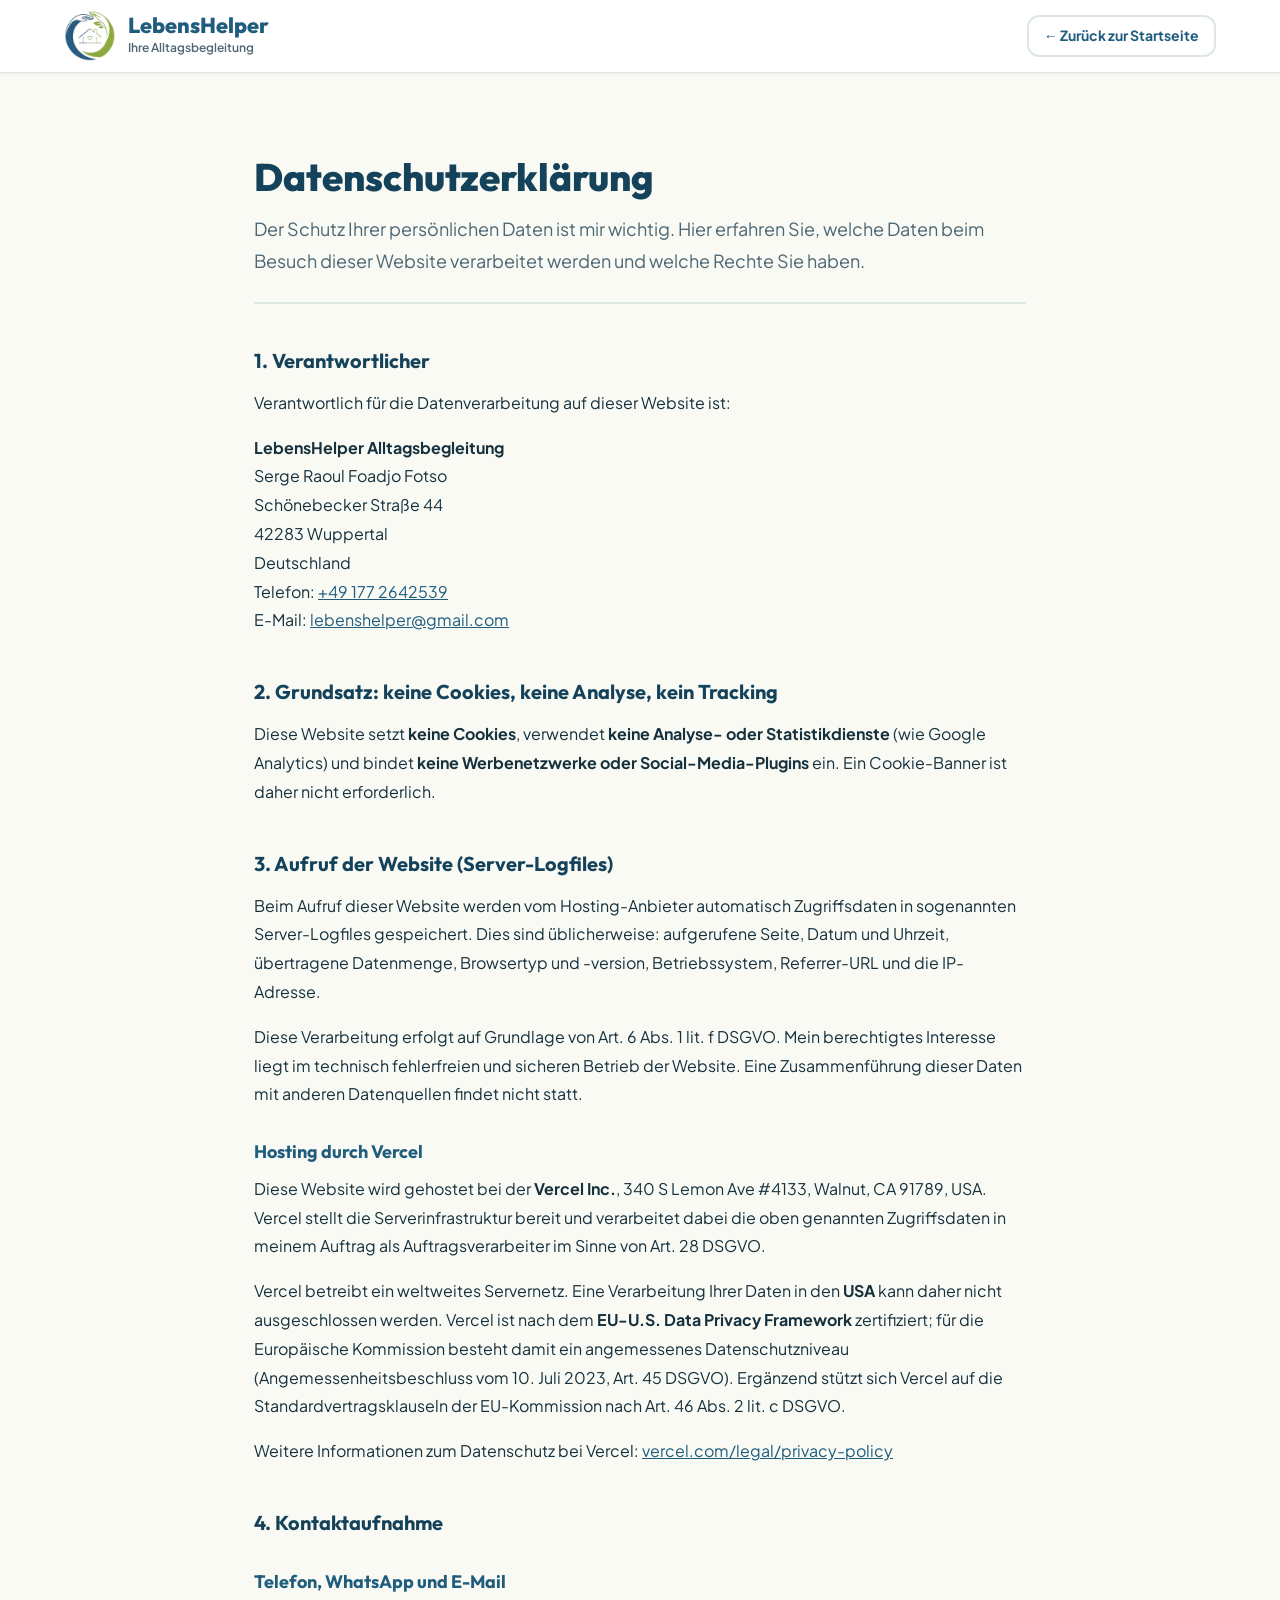
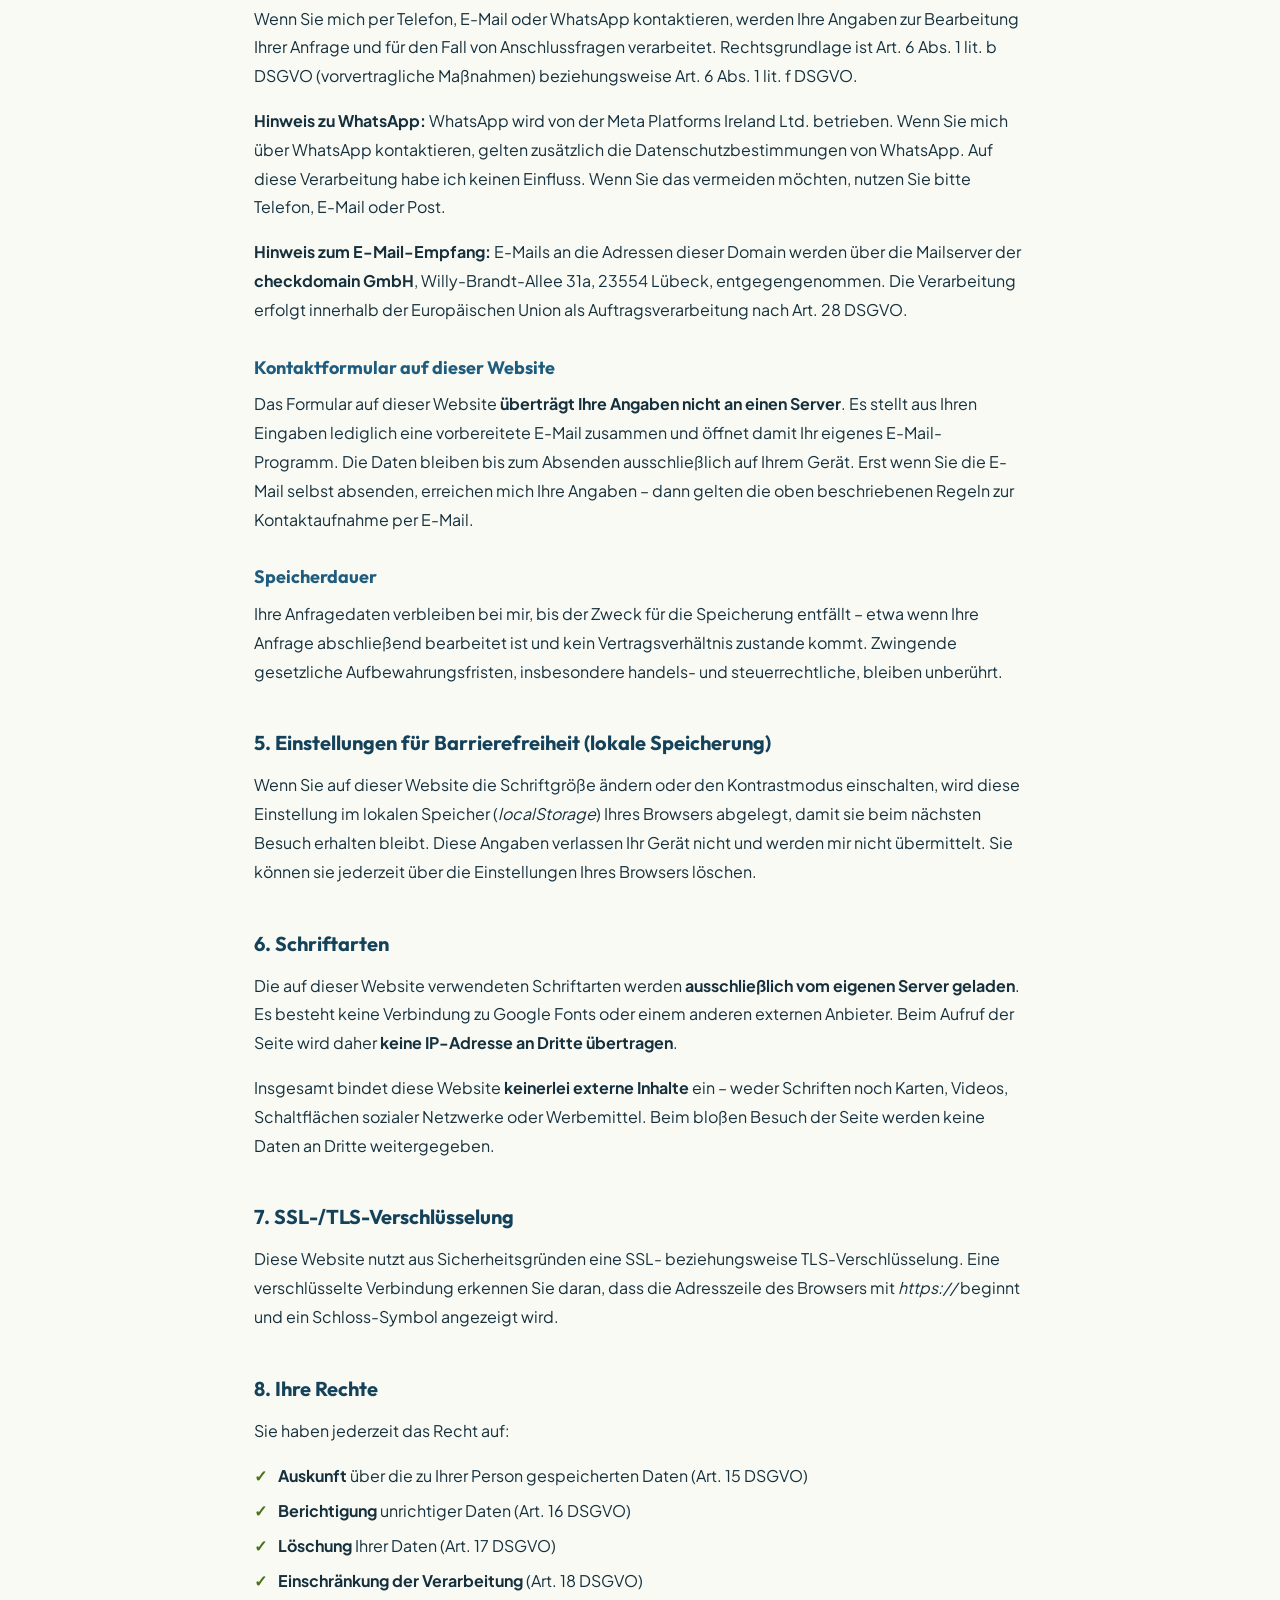
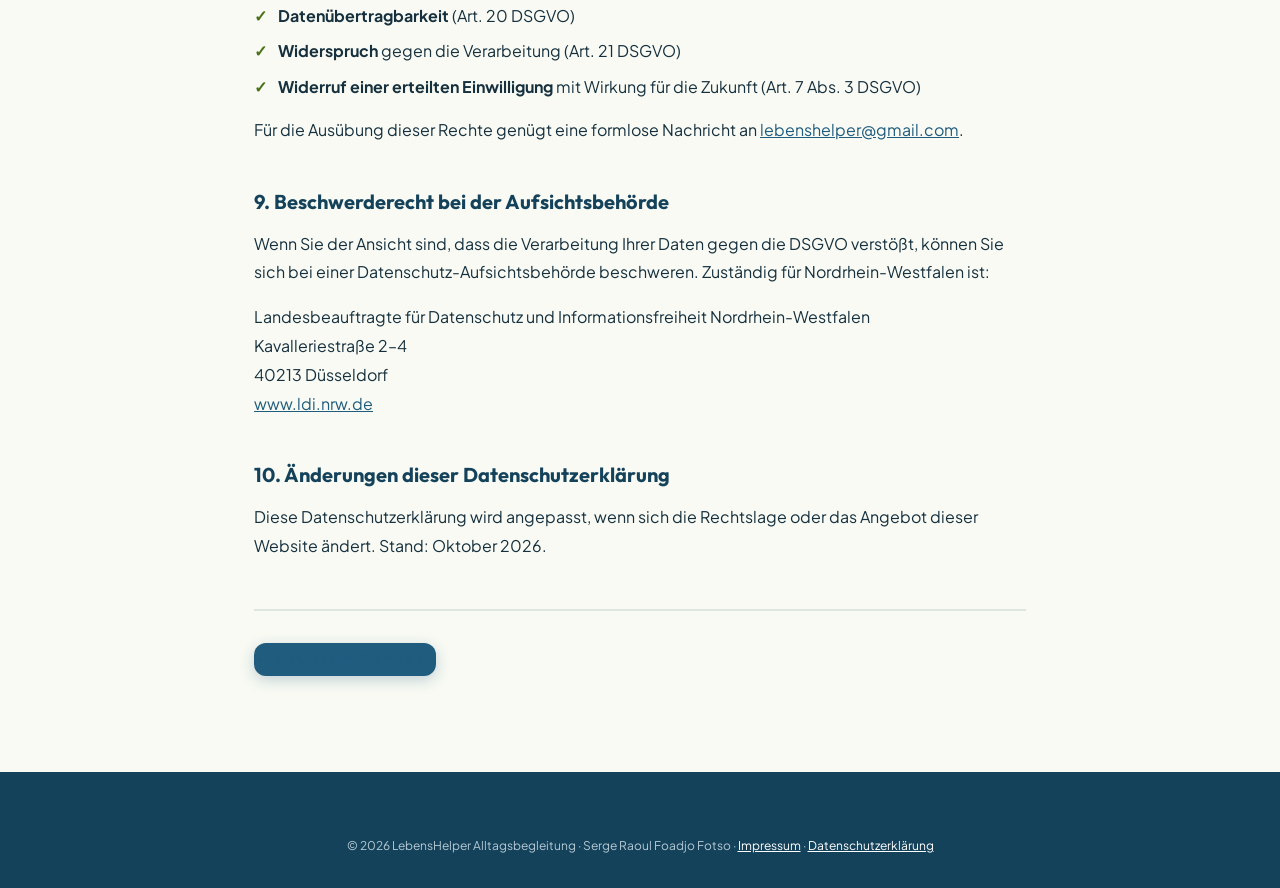
==== commit f5cb7200: "Corrige les mentions legales et met a jour la documentation Impressum - Supprime la mention "Kleinun" ====
--- a/datenschutz.html
+++ b/datenschutz.html
@@ -6,6 +6,7 @@
   <meta name="description" content="Datenschutzerklärung der LebensHelper Alltagsbegleitung in Wuppertal – Informationen zur Verarbeitung personenbezogener Daten nach DSGVO.">
   <meta name="robots" content="index, follow">
   <title>Datenschutzerklärung | LebensHelper Alltagsbegleitung</title>
+  <link rel="canonical" href="https://alltagsbegleitunglebenshelper.com/datenschutz.html">
 
   <link rel="icon" type="image/png" href="favicon.png">
   <link rel="apple-touch-icon" href="logo.png">
@@ -75,15 +76,28 @@
         der Website. Eine Zusammenführung dieser Daten mit anderen Datenquellen
         findet nicht statt.
       </p>
-      <!--
-        HOSTING – BITTE NACH DER BUCHUNG DES HOSTERS ERGÄNZEN
-        -----------------------------------------------------
-        Name und Anschrift des Hosting-Anbieters hier eintragen und, falls
-        erforderlich, auf den Auftragsverarbeitungsvertrag (AVV) nach Art. 28
-        DSGVO hinweisen. Beispiel:
-        „Die Website wird gehostet bei: [Anbieter, Anschrift]. Mit dem Anbieter
-        wurde ein Vertrag über die Auftragsverarbeitung geschlossen.“
-      -->
+
+      <h3>Hosting durch Vercel</h3>
+      <p>
+        Diese Website wird gehostet bei der <strong>Vercel Inc.</strong>,
+        340 S Lemon Ave #4133, Walnut, CA 91789, USA. Vercel stellt die
+        Serverinfrastruktur bereit und verarbeitet dabei die oben genannten
+        Zugriffsdaten in meinem Auftrag als Auftragsverarbeiter im Sinne von
+        Art. 28 DSGVO.
+      </p>
+      <p>
+        Vercel betreibt ein weltweites Servernetz. Eine Verarbeitung Ihrer Daten
+        in den <strong>USA</strong> kann daher nicht ausgeschlossen werden. Vercel
+        ist nach dem <strong>EU-U.S. Data Privacy Framework</strong> zertifiziert;
+        für die Europäische Kommission besteht damit ein angemessenes
+        Datenschutzniveau (Angemessenheitsbeschluss vom 10. Juli 2023,
+        Art. 45 DSGVO). Ergänzend stützt sich Vercel auf die
+        Standardvertragsklauseln der EU-Kommission nach Art. 46 Abs. 2 lit. c DSGVO.
+      </p>
+      <p>
+        Weitere Informationen zum Datenschutz bei Vercel:
+        <a href="https://vercel.com/legal/privacy-policy" target="_blank" rel="noopener">vercel.com/legal/privacy-policy</a>
+      </p>
 
       <h2>4. Kontaktaufnahme</h2>
       <h3>Telefon, WhatsApp und E-Mail</h3>
@@ -99,6 +113,13 @@
         zusätzlich die Datenschutzbestimmungen von WhatsApp. Auf diese Verarbeitung
         habe ich keinen Einfluss. Wenn Sie das vermeiden möchten, nutzen Sie bitte
         Telefon, E-Mail oder Post.
+      </p>
+      <p>
+        <strong>Hinweis zum E-Mail-Empfang:</strong> E-Mails an die Adressen dieser
+        Domain werden über die Mailserver der <strong>checkdomain GmbH</strong>,
+        Willy-Brandt-Allee 31a, 23554 Lübeck, entgegengenommen. Die Verarbeitung
+        erfolgt innerhalb der Europäischen Union als Auftragsverarbeitung nach
+        Art. 28 DSGVO.
       </p>
 
       <h3>Kontaktformular auf dieser Website</h3>
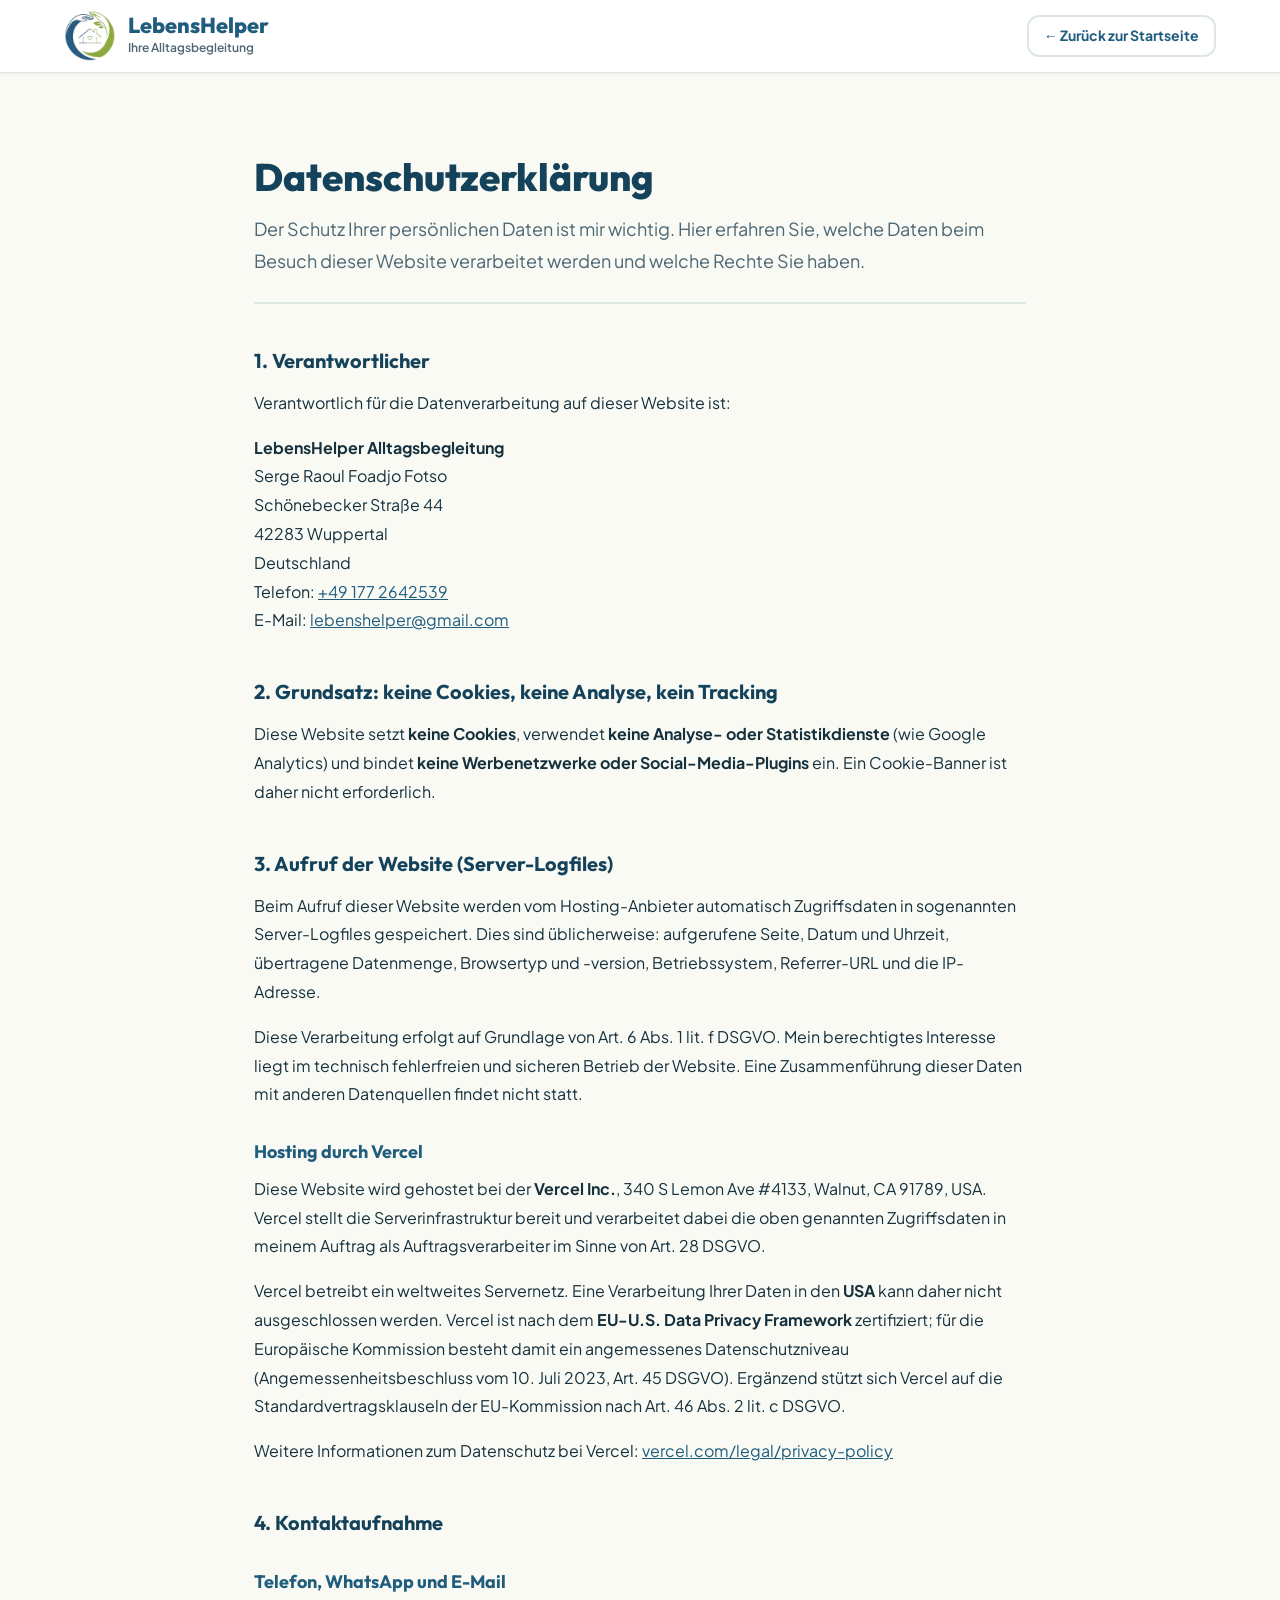
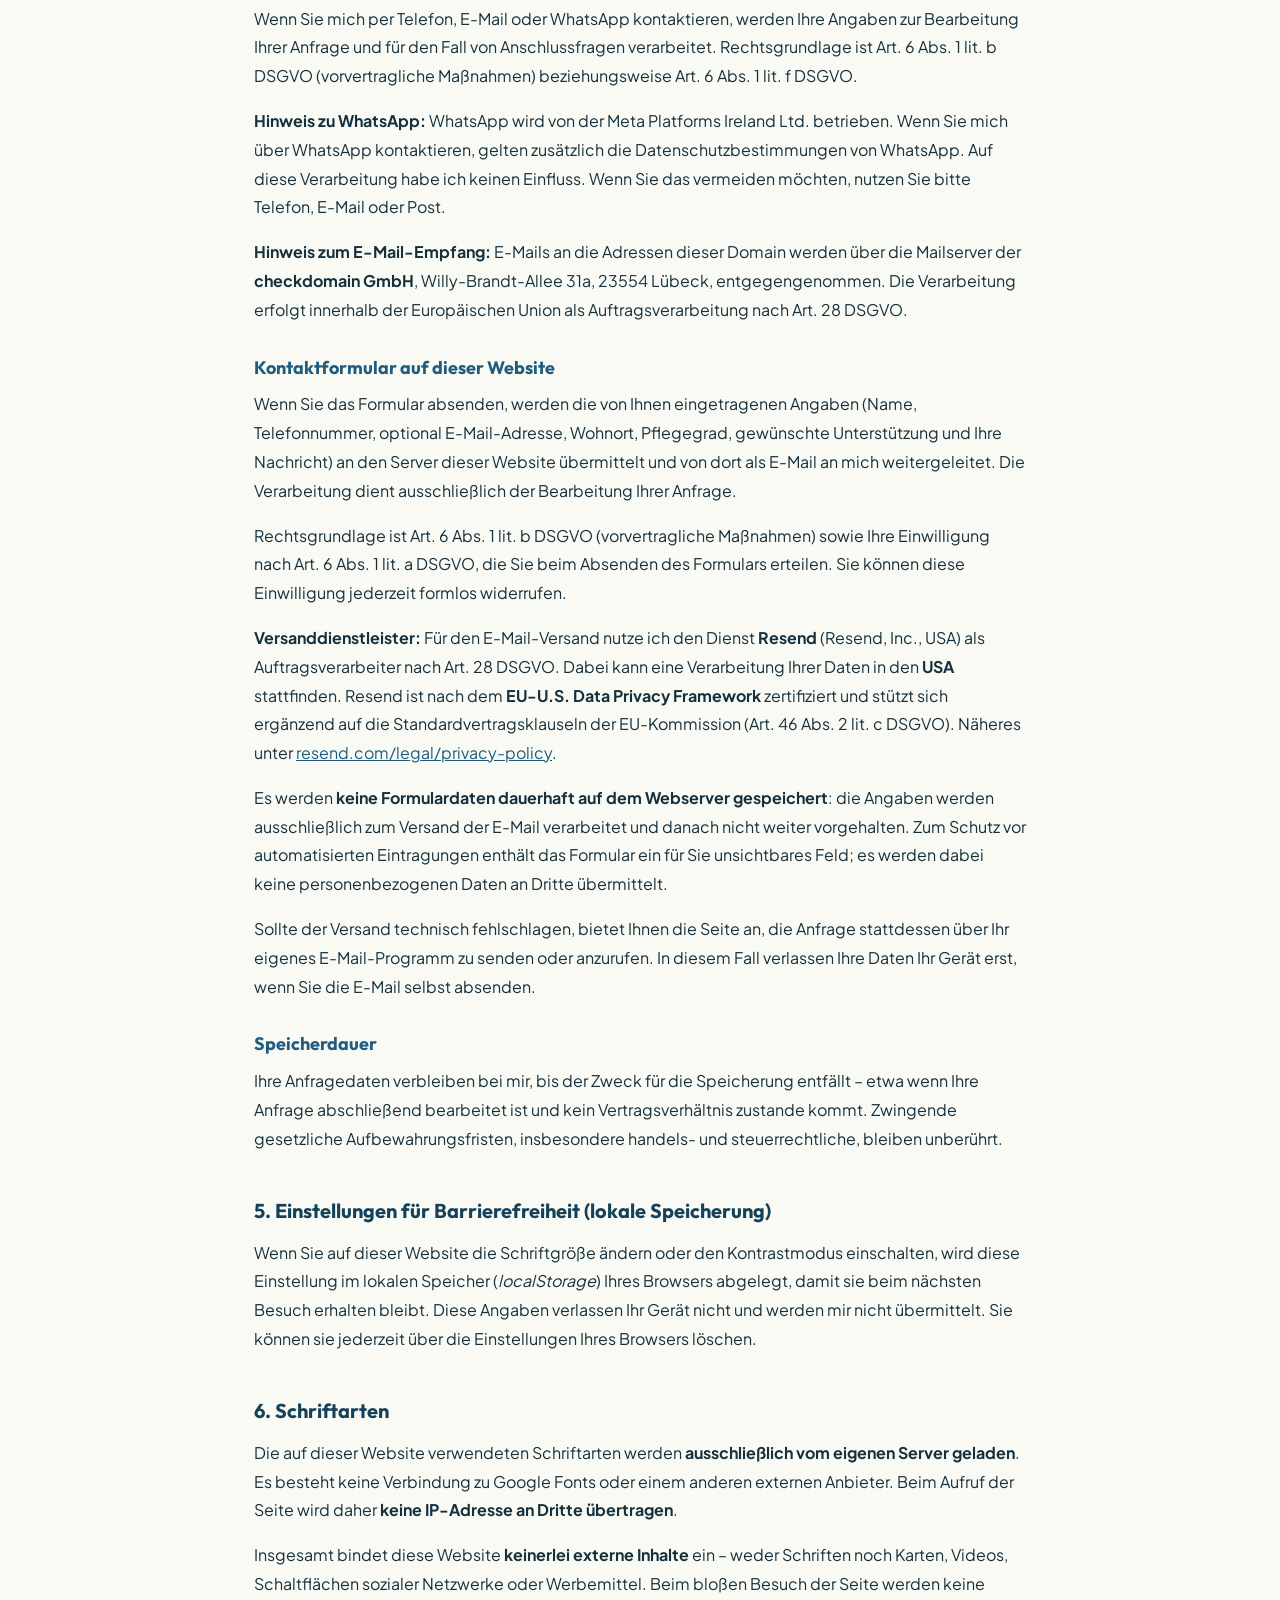
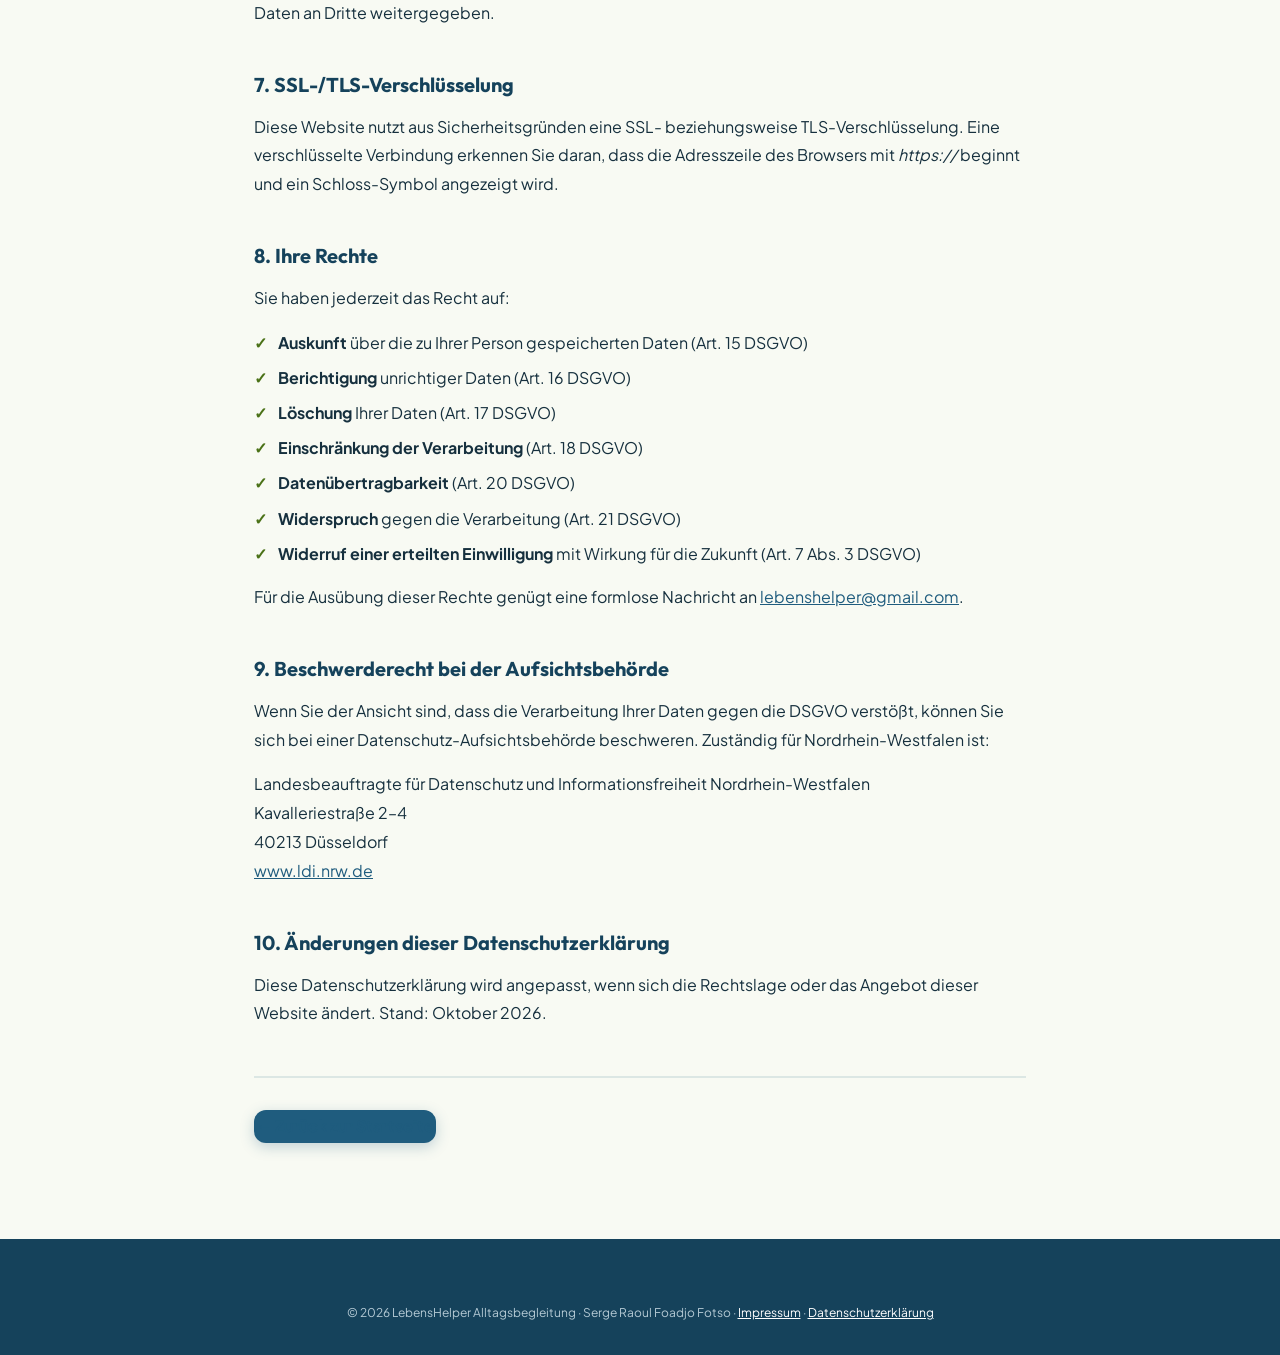
==== commit 4405a743: "Envoi reel du formulaire via Resend, et retire le cadre du titre Formulaire - Nouvelle fonction serv" ====
--- a/datenschutz.html
+++ b/datenschutz.html
@@ -124,12 +124,40 @@
 
       <h3>Kontaktformular auf dieser Website</h3>
       <p>
-        Das Formular auf dieser Website <strong>überträgt Ihre Angaben nicht an einen
-        Server</strong>. Es stellt aus Ihren Eingaben lediglich eine vorbereitete
-        E-Mail zusammen und öffnet damit Ihr eigenes E-Mail-Programm. Die Daten
-        bleiben bis zum Absenden ausschließlich auf Ihrem Gerät. Erst wenn Sie die
-        E-Mail selbst absenden, erreichen mich Ihre Angaben – dann gelten die oben
-        beschriebenen Regeln zur Kontaktaufnahme per E-Mail.
+        Wenn Sie das Formular absenden, werden die von Ihnen eingetragenen Angaben
+        (Name, Telefonnummer, optional E-Mail-Adresse, Wohnort, Pflegegrad,
+        gewünschte Unterstützung und Ihre Nachricht) an den Server dieser Website
+        übermittelt und von dort als E-Mail an mich weitergeleitet. Die Verarbeitung
+        dient ausschließlich der Bearbeitung Ihrer Anfrage.
+      </p>
+      <p>
+        Rechtsgrundlage ist Art. 6 Abs. 1 lit. b DSGVO (vorvertragliche Maßnahmen)
+        sowie Ihre Einwilligung nach Art. 6 Abs. 1 lit. a DSGVO, die Sie beim
+        Absenden des Formulars erteilen. Sie können diese Einwilligung jederzeit
+        formlos widerrufen.
+      </p>
+      <p>
+        <strong>Versanddienstleister:</strong> Für den E-Mail-Versand nutze ich den
+        Dienst <strong>Resend</strong> (Resend, Inc., USA) als Auftragsverarbeiter
+        nach Art. 28 DSGVO. Dabei kann eine Verarbeitung Ihrer Daten in den
+        <strong>USA</strong> stattfinden. Resend ist nach dem
+        <strong>EU-U.S. Data Privacy Framework</strong> zertifiziert und stützt sich
+        ergänzend auf die Standardvertragsklauseln der EU-Kommission
+        (Art. 46 Abs. 2 lit. c DSGVO). Näheres unter
+        <a href="https://resend.com/legal/privacy-policy" target="_blank" rel="noopener">resend.com/legal/privacy-policy</a>.
+      </p>
+      <p>
+        Es werden <strong>keine Formulardaten dauerhaft auf dem Webserver
+        gespeichert</strong>: die Angaben werden ausschließlich zum Versand der
+        E-Mail verarbeitet und danach nicht weiter vorgehalten. Zum Schutz vor
+        automatisierten Eintragungen enthält das Formular ein für Sie unsichtbares
+        Feld; es werden dabei keine personenbezogenen Daten an Dritte übermittelt.
+      </p>
+      <p>
+        Sollte der Versand technisch fehlschlagen, bietet Ihnen die Seite an, die
+        Anfrage stattdessen über Ihr eigenes E-Mail-Programm zu senden oder
+        anzurufen. In diesem Fall verlassen Ihre Daten Ihr Gerät erst, wenn Sie
+        die E-Mail selbst absenden.
       </p>
 
       <h3>Speicherdauer</h3>
--- a/style.css
+++ b/style.css
@@ -146,11 +146,18 @@
   animation: page-erscheinen 0.28s ease-out;
 }
 
-/* Überschrift bekommt beim Seitenwechsel den Fokus – ohne hässlichen Rahmen,
-   der Fokus bleibt für Tastaturnutzer über :focus-visible erhalten. */
-body.js-pages [data-page] h1[tabindex]:focus:not(:focus-visible),
-body.js-pages [data-page] h2[tabindex]:focus:not(:focus-visible) {
+/* Beim Seitenwechsel bekommt die Überschrift den Fokus, damit Screenreader
+   die neue Seite ankündigen. Sichtbar muss dieser Fokus nicht sein: die
+   Überschriften tragen tabindex="-1" und sind per Tab-Taste gar nicht
+   erreichbar – es geht also keine Tastaturmarkierung verloren.
+
+   :focus-visible genügte hier nicht: beim ersten Laden der Seite wertet der
+   Browser den programmatisch gesetzten Fokus als sichtbar und zeichnete
+   einen schwarzen Rahmen um die Hauptüberschrift. */
+[data-page] h1[tabindex="-1"]:focus,
+[data-page] h2[tabindex="-1"]:focus {
   outline: none;
+  box-shadow: none;
 }
 
 @keyframes page-erscheinen {
@@ -1221,6 +1228,45 @@
 }
 
 /* Success Alert */
+/* Honeypot gegen Bots: für Menschen unsichtbar, aber nicht per display:none,
+   denn manche Bots überspringen ausgeblendete Felder gezielt. Das Feld wird
+   stattdessen aus dem sichtbaren Bereich geschoben. */
+.honeypot {
+  position: absolute;
+  left: -9999px;
+  width: 1px;
+  height: 1px;
+  overflow: hidden;
+}
+
+/* Hinweis, wenn der Versand nicht geklappt hat */
+.form-error-box {
+  display: none;
+  margin-top: 1rem;
+  padding: 1rem 1.25rem;
+  background-color: #FDECEC;
+  border: 2px solid #D14343;
+  border-radius: var(--radius-md);
+  color: #8A1F1F;
+  font-size: var(--font-size-sm);
+  line-height: 1.6;
+}
+
+.form-error-box.sichtbar {
+  display: block;
+}
+
+.form-error-box a {
+  color: #8A1F1F;
+  text-decoration: underline;
+}
+
+/* Knopf während des Versands */
+#submit-form-btn:disabled {
+  opacity: 0.65;
+  cursor: progress;
+}
+
 /* Standardmäßig ausgeblendet. Früher stand das als style="display:none"
    im HTML – als Inline-Style hätte es eine strenge Content-Security-Policy
    verhindert. JavaScript blendet die Meldung nach dem Absenden ein. */
